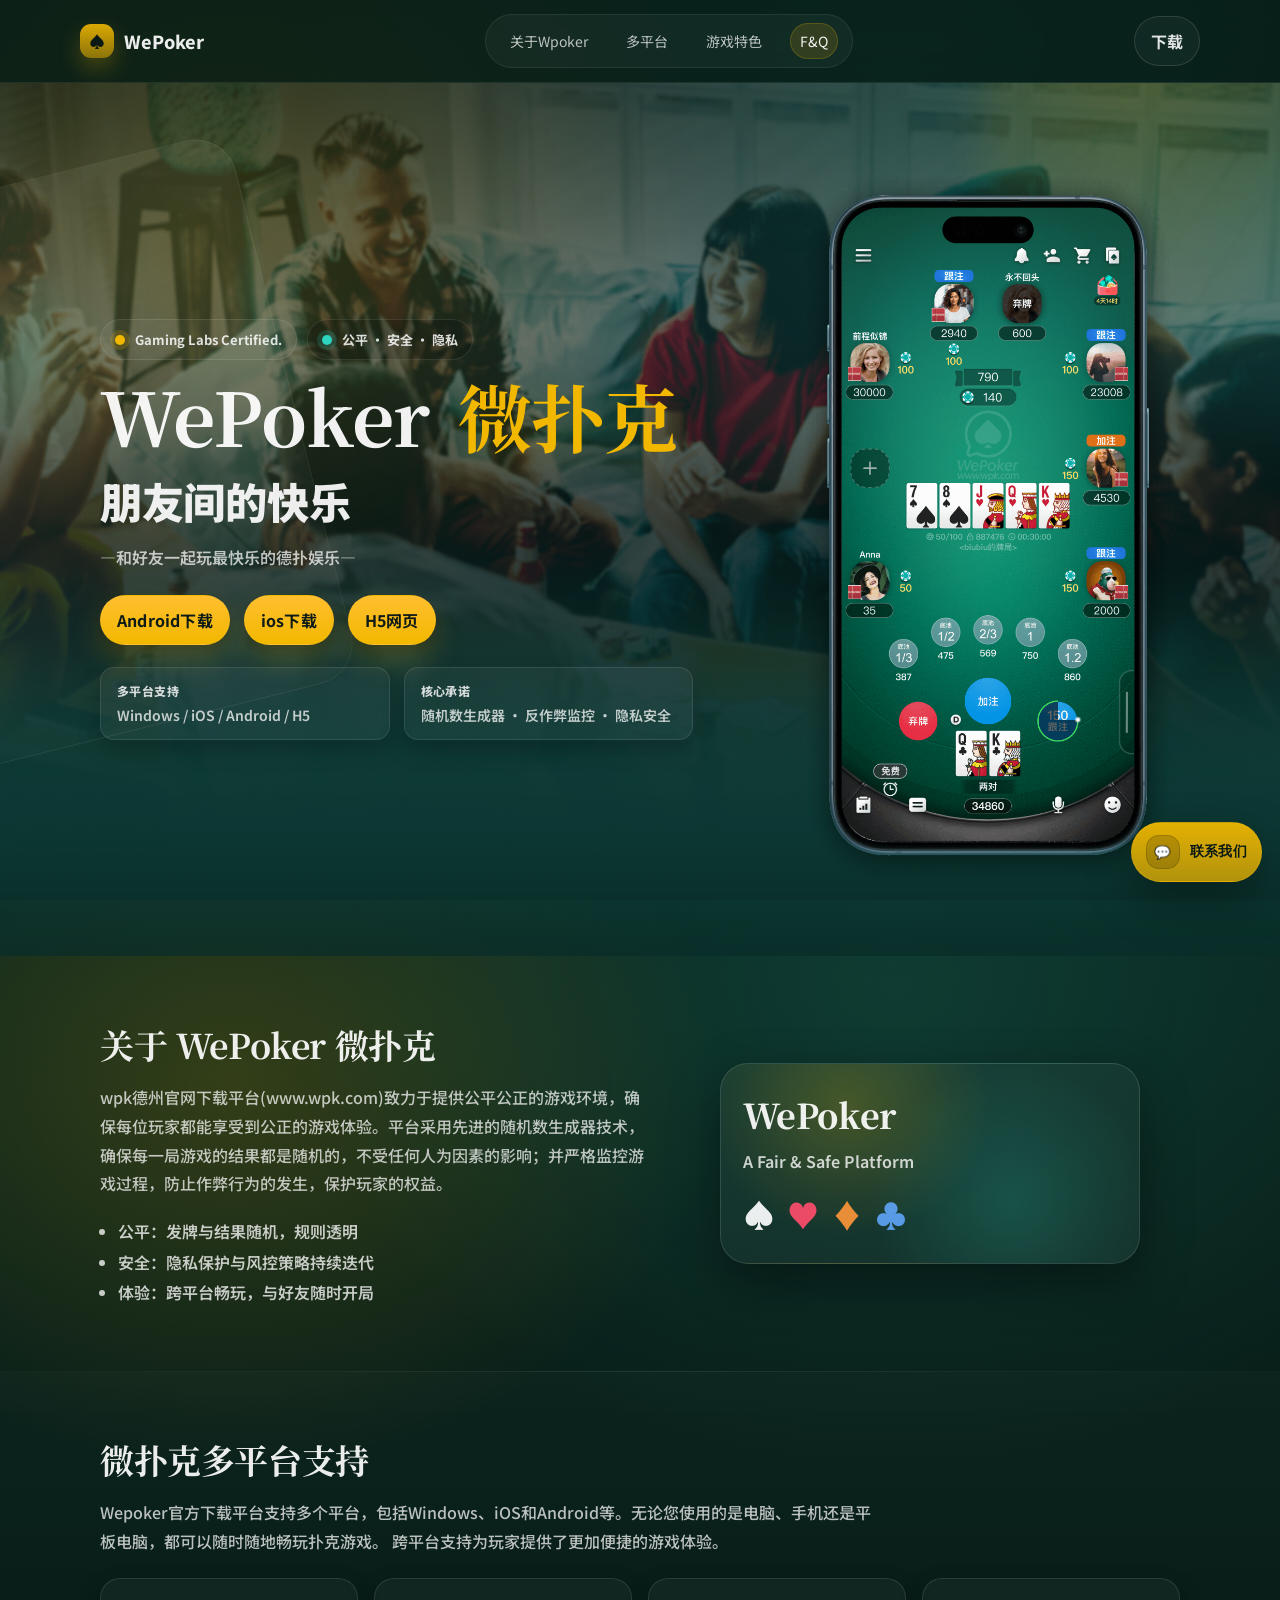
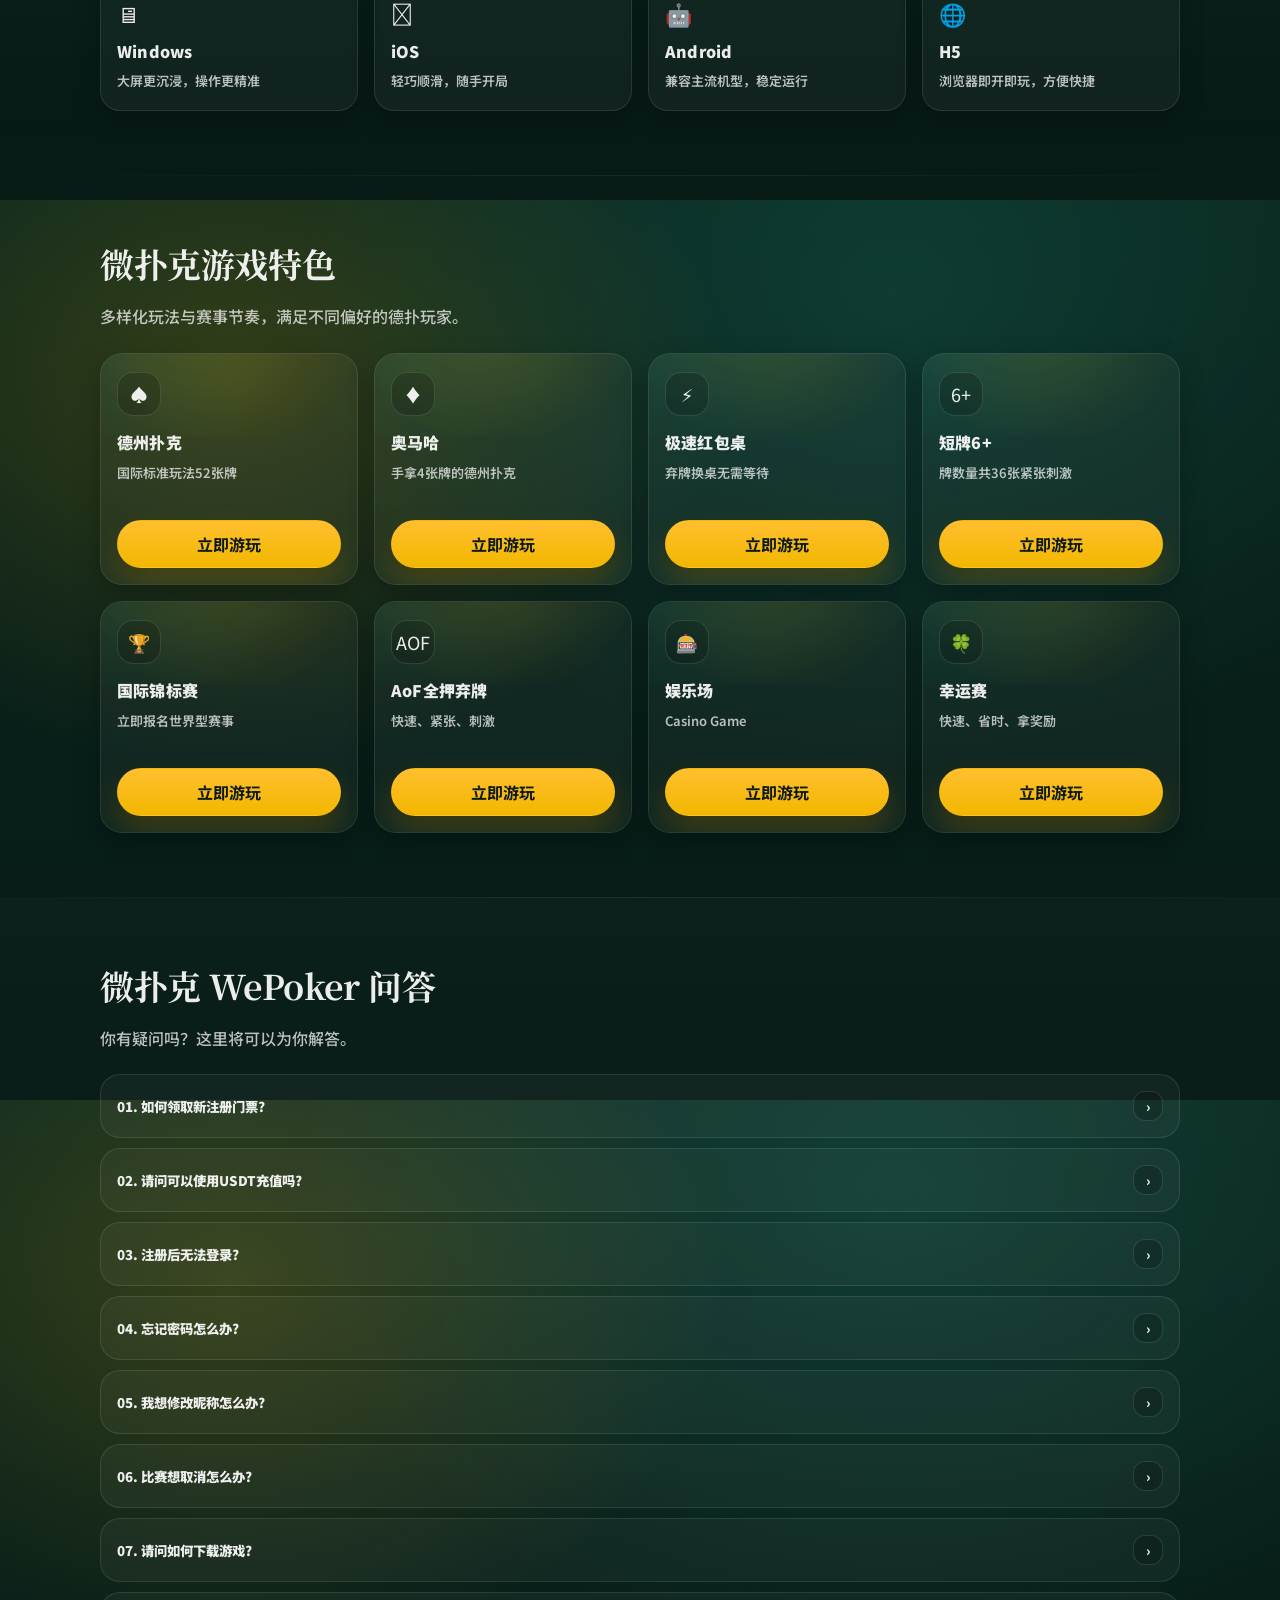
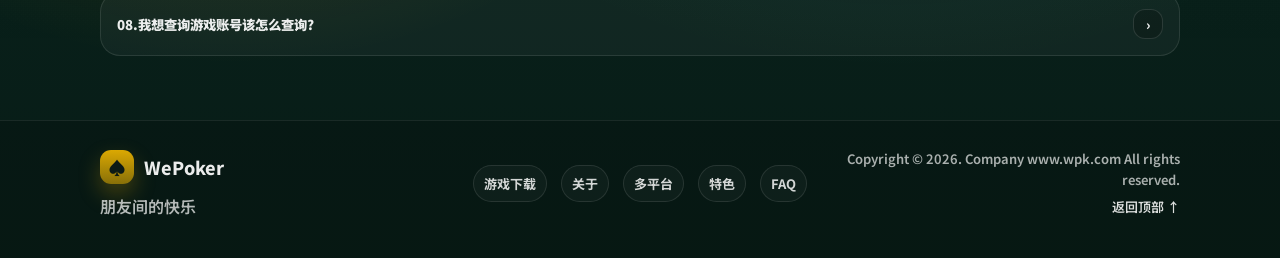
==== index.html @ 0a53c3d5 "style: contact bottom sheet with app link and copy actions" ====
<!doctype html>
<html lang="zh-CN">
  <head>
    <meta charset="UTF-8" />
    <meta name="viewport" content="width=device-width,initial-scale=1" />
    <title>WePoker 微扑克 - 与朋友之间的快乐</title>
    <meta
      name="description"
      content="WePoker 微扑克多平台支持，提供公平公正、安全稳定的德扑娱乐体验。支持 Android / iOS / H5 / Windows。"
    />
    <link rel="preconnect" href="https://fonts.googleapis.com" />
    <link rel="preconnect" href="https://fonts.gstatic.com" crossorigin />
    <link
      href="https://fonts.googleapis.com/css2?family=Noto+Sans+SC:wght@300;400;500;600;700&family=Noto+Serif+SC:wght@400;600;700&display=swap"
      rel="stylesheet"
    />
    <link rel="stylesheet" href="/styles/site.css" />
  </head>
  <body>
    <div class="grain" aria-hidden="true"></div>
    <header class="topbar" data-topbar>
      <div class="container topbar-inner">
        <a class="brand" href="#top" aria-label="回到顶部">
          <span class="brand-mark" aria-hidden="true">♠</span>
          <span class="brand-text">WePoker</span>
        </a>

        <nav class="nav" aria-label="站点导航">
          <a class="nav-link" href="#about">关于Wpoker</a>
          <a class="nav-link" href="#platforms">多平台</a>
          <a class="nav-link" href="#features">游戏特色</a>
          <a class="nav-link" href="#faq">F&Q</a>
        </nav>

        <div class="topbar-actions">
          <a class="btn btn-ghost" href="#download">下载</a>
          <button
            class="icon-btn"
            type="button"
            data-menu-trigger
            aria-label="打开菜单"
            aria-expanded="false"
            aria-controls="mobile-menu"
          >
            <span class="burger" aria-hidden="true"><span></span></span>
          </button>
        </div>
      </div>

      <div class="mobile-menu" id="mobile-menu" data-mobile-menu hidden>
        <div class="container mobile-menu-inner">
          <a class="mobile-link" href="#download">下载</a>
          <a class="mobile-link" href="#about">关于Wpoker</a>
          <a class="mobile-link" href="#features">微扑克游戏特色</a>
          <a class="mobile-link" href="#faq">F&Q</a>
        </div>
      </div>
    </header>

    <main id="top">
      <section class="hero" id="download">
        <div class="container hero-grid">
          <div class="hero-copy">
            <div class="trust-row" data-reveal>
              <div class="trust-badge">
                <span class="trust-dot" aria-hidden="true"></span>
                <span>Gaming Labs Certified.</span>
              </div>
              <div class="trust-badge subtle">
                <span class="trust-dot alt" aria-hidden="true"></span>
                <span>公平 · 安全 · 隐私</span>
              </div>
            </div>

            <div class="hero-slogan-row" data-reveal>
              <img
                class="hero-slogan"
                src="/static/banner_1_new_slogan.png"
                alt="WePoker 微扑克 朋友间的快乐"
                decoding="async"
                loading="eager"
                fetchpriority="high"
              />
            </div>

            <h1 class="hero-title" data-reveal>
              <span class="hero-title-en">WePoker</span>
              <span class="hero-title-cn">微扑克</span>
            </h1>
            <p class="hero-subtitle" data-reveal>朋友间的快乐</p>
            <p class="hero-tagline" data-reveal>—和好友一起玩最快乐的德扑娱乐—</p>

            <div class="cta" data-reveal>
              <a class="btn btn-primary" href="#download">Android下载</a>
              <a class="btn btn-primary" href="#download">ios下载</a>
              <a class="btn btn-primary" href="https://h5.wpk55.net/" target="_blank" rel="noreferrer"
                >H5网页</a
              >
            </div>

            <div class="hero-notes" data-reveal>
              <div class="note">
                <div class="note-k">多平台支持</div>
                <div class="note-v">Windows / iOS / Android / H5</div>
              </div>
              <div class="note">
                <div class="note-k">核心承诺</div>
                <div class="note-v">随机数生成器 · 反作弊监控 · 隐私安全</div>
              </div>
            </div>
          </div>

          <div class="hero-media" data-reveal>
            <div class="hero-phone-frame">
              <img
                class="hero-phone"
                src="/static/banner_1_mobile.png"
                alt="WePoker 手机界面展示"
                decoding="async"
                loading="eager"
                fetchpriority="high"
              />
            </div>
          </div>
        </div>
        <div class="hero-decor" aria-hidden="true">
          <div class="card-silhouette"></div>
          <div class="glow"></div>
        </div>
      </section>

      <section class="section" id="about">
        <div class="container section-grid">
          <div class="section-copy" data-reveal>
            <h2 class="section-title">关于 WePoker 微扑克</h2>
            <p class="section-lead">
              wpk德州官网下载平台(www.wpk.com)致力于提供公平公正的游戏环境，确保每位玩家都能享受到公正的游戏体验。平台采用先进的随机数生成器技术，
              确保每一局游戏的结果都是随机的，不受任何人为因素的影响；并严格监控游戏过程，防止作弊行为的发生，保护玩家的权益。
            </p>
            <ul class="bullets">
              <li>公平：发牌与结果随机，规则透明</li>
              <li>安全：隐私保护与风控策略持续迭代</li>
              <li>体验：跨平台畅玩，与好友随时开局</li>
            </ul>
          </div>
          <div class="section-visual" data-reveal>
            <div class="visual-frame">
              <div class="visual-title">WePoker</div>
              <div class="visual-sub">A Fair & Safe Platform</div>
              <div class="visual-suits" aria-hidden="true">
                <span>♠</span><span>♥</span><span>♦</span><span>♣</span>
              </div>
            </div>
          </div>
        </div>
      </section>

      <section class="section alt" id="platforms">
        <div class="container">
          <div class="section-head" data-reveal>
            <h2 class="section-title">微扑克多平台支持</h2>
            <p class="section-lead">
              Wepoker官方下载平台支持多个平台，包括Windows、iOS和Android等。无论您使用的是电脑、手机还是平板电脑，都可以随时随地畅玩扑克游戏。
              跨平台支持为玩家提供了更加便捷的游戏体验。
            </p>
          </div>

          <div class="platform-grid" data-reveal>
            <div class="platform-card">
              <div class="platform-icon">🖥</div>
              <div class="platform-name">Windows</div>
              <div class="platform-desc">大屏更沉浸，操作更精准</div>
            </div>
            <div class="platform-card">
              <div class="platform-icon"></div>
              <div class="platform-name">iOS</div>
              <div class="platform-desc">轻巧顺滑，随手开局</div>
            </div>
            <div class="platform-card">
              <div class="platform-icon">🤖</div>
              <div class="platform-name">Android</div>
              <div class="platform-desc">兼容主流机型，稳定运行</div>
            </div>
            <div class="platform-card">
              <div class="platform-icon">🌐</div>
              <div class="platform-name">H5</div>
              <div class="platform-desc">浏览器即开即玩，方便快捷</div>
            </div>
          </div>
        </div>
      </section>

      <section class="section" id="features">
        <div class="container">
          <div class="section-head" data-reveal>
            <h2 class="section-title">微扑克游戏特色</h2>
            <p class="section-lead">多样化玩法与赛事节奏，满足不同偏好的德扑玩家。</p>
          </div>

          <div class="feature-grid" data-feature-grid></div>
        </div>
      </section>

      <section class="section alt" id="faq">
        <div class="container">
          <div class="section-head" data-reveal>
            <h2 class="section-title">微扑克 WePoker 问答</h2>
            <p class="section-lead">你有疑问吗？这里将可以为你解答。</p>
          </div>

          <div class="faq" data-faq></div>
        </div>
      </section>
    </main>

    <footer class="footer">
      <div class="container footer-inner">
        <div class="footer-brand">
          <div class="brand compact">
            <span class="brand-mark" aria-hidden="true">♠</span>
            <span class="brand-text">WePoker</span>
          </div>
          <div class="footer-note">朋友间的快乐</div>
        </div>

        <div class="footer-links">
          <a href="#download">游戏下载</a>
          <a href="#about">关于</a>
          <a href="#platforms">多平台</a>
          <a href="#features">特色</a>
          <a href="#faq">FAQ</a>
        </div>

        <div class="footer-meta">
          <div>Copyright © 2026. Company www.wpk.com All rights reserved.</div>
          <a class="backtop" href="#top">返回顶部 ↑</a>
        </div>
      </div>
    </footer>

    <div class="contact-backdrop" data-contact-backdrop hidden></div>
    <div class="contact-float" data-contact-float data-open="false">
      <button class="contact-float-btn" type="button" data-contact-float-btn aria-expanded="false">
        <span class="contact-float-icon" aria-hidden="true">💬</span>
        <span class="contact-float-label" data-contact-float-title></span>
      </button>
      <div class="contact-float-panel" data-contact-float-panel role="dialog" aria-label="联系我们">
        <div class="contact-float-handle" aria-hidden="true"></div>
        <div class="contact-float-panel-top">
          <div class="contact-float-panel-title" data-contact-float-title></div>
          <button class="contact-float-close" type="button" data-contact-float-close aria-label="关闭">×</button>
        </div>
        <div class="contact-float-panel-sub" data-contact-float-subtitle></div>
        <div class="contact-float-qr-card">
          <img data-contact-float-qr hidden />
          <div class="contact-float-hint" data-contact-float-hint hidden></div>
        </div>
        <div class="contact-float-actions" data-contact-float-actions>
          <div class="contact-float-row">
            <div class="contact-float-row-copy">
              <div class="contact-float-row-k" data-contact-float-app-label></div>
              <div class="contact-float-row-v" data-contact-float-app-name></div>
            </div>
          </div>
          <div class="contact-float-row">
            <div class="contact-float-row-copy">
              <div class="contact-float-row-k" data-contact-float-url-label></div>
              <div class="contact-float-row-v">
                <span data-contact-float-url></span>
              </div>
            </div>
            <button class="btn btn-ghost contact-float-copy" type="button" data-contact-float-copy-url>复制网址</button>
          </div>
          <div class="contact-float-row">
            <div class="contact-float-row-copy">
              <div class="contact-float-row-k" data-contact-float-id-label></div>
              <div class="contact-float-row-v contact-float-row-em" data-contact-float-id></div>
            </div>
            <button class="btn btn-ghost contact-float-copy" type="button" data-contact-float-copy-id>复制ID</button>
          </div>
        </div>
        <div class="contact-float-toast" data-contact-float-toast hidden></div>
      </div>
    </div>

    <script type="module" src="/scripts/main.js"></script>
  </body>
</html>
---- styles/site.css ----
:root {
  --bg: #0a261f;
  --bg-2: #07201a;
  --panel: rgba(255, 255, 255, 0.06);
  --panel-2: rgba(255, 255, 255, 0.09);
  --text: rgba(255, 255, 255, 0.92);
  --muted: rgba(255, 255, 255, 0.72);
  --muted-2: rgba(255, 255, 255, 0.6);
  --gold: #f2b800;
  --gold-2: #ffbf2f;
  --mint: #2dd4bf;
  --shadow: 0 18px 50px rgba(0, 0, 0, 0.42);
  --shadow-soft: 0 10px 28px rgba(0, 0, 0, 0.34);
  --ring: 0 0 0 1px rgba(255, 255, 255, 0.12), 0 0 0 6px rgba(242, 184, 0, 0.14);
  --radius: 18px;
  --radius-sm: 14px;
  --container: 1120px;
  --serif: "Noto Serif SC", serif;
  --sans: "Noto Sans SC", ui-sans-serif, system-ui, -apple-system, "Segoe UI", sans-serif;
}

* {
  box-sizing: border-box;
}

html,
body {
  height: 100%;
}

html {
  scroll-behavior: smooth;
  background: radial-gradient(1000px 800px at 70% 10%, rgba(45, 212, 191, 0.13), transparent 60%),
    radial-gradient(900px 700px at 18% 20%, rgba(242, 184, 0, 0.18), transparent 55%),
    linear-gradient(180deg, var(--bg) 0%, #071a15 100%);
}

body {
  margin: 0;
  font-family: var(--sans);
  color: var(--text);
  overflow-x: hidden;
}

body.is-modal-open {
  overflow: hidden;
}

a {
  color: inherit;
  text-decoration: none;
}

:focus-visible {
  outline: 2px solid rgba(242, 184, 0, 0.85);
  outline-offset: 3px;
}

.container {
  width: 100%;
  max-width: var(--container);
  padding: 0 20px;
  margin: 0 auto;
}

.grain {
  position: fixed;
  inset: 0;
  pointer-events: none;
  opacity: 0.16;
  mix-blend-mode: overlay;
  background-image: url("data:image/svg+xml,%3Csvg xmlns='http://www.w3.org/2000/svg' width='120' height='120'%3E%3Cfilter id='n'%3E%3CfeTurbulence type='fractalNoise' baseFrequency='.9' numOctaves='2' stitchTiles='stitch'/%3E%3C/filter%3E%3Crect width='120' height='120' filter='url(%23n)' opacity='.25'/%3E%3C/svg%3E");
}

.topbar {
  position: sticky;
  top: 0;
  z-index: 50;
  backdrop-filter: blur(14px);
  background: rgba(8, 27, 22, 0.72);
  border-bottom: 1px solid rgba(255, 255, 255, 0.08);
}

.topbar-inner {
  display: flex;
  align-items: center;
  justify-content: space-between;
  gap: 18px;
  padding: 14px 0;
}

.brand {
  display: inline-flex;
  align-items: center;
  gap: 10px;
  font-weight: 800;
  letter-spacing: 0.2px;
}

.brand.compact {
  font-size: 18px;
}

.brand-mark {
  width: 34px;
  height: 34px;
  display: grid;
  place-items: center;
  border-radius: 11px;
  background: linear-gradient(180deg, rgba(242, 184, 0, 0.9), rgba(242, 184, 0, 0.55));
  color: #0b1915;
  box-shadow: 0 10px 22px rgba(242, 184, 0, 0.25);
}

.brand-text {
  font-size: 18px;
}

.nav {
  display: flex;
  gap: 18px;
  align-items: center;
  padding: 8px 14px;
  border-radius: 999px;
  background: rgba(255, 255, 255, 0.04);
  border: 1px solid rgba(255, 255, 255, 0.08);
}

.nav-link {
  font-size: 14px;
  color: var(--muted);
  padding: 8px 10px;
  border-radius: 999px;
  transition: background 180ms ease, color 180ms ease;
}

.nav-link:hover {
  color: rgba(255, 255, 255, 0.92);
  background: rgba(255, 255, 255, 0.07);
}

.nav-link.is-active {
  color: rgba(255, 255, 255, 0.94);
  background: rgba(242, 184, 0, 0.14);
  box-shadow: 0 0 0 1px rgba(242, 184, 0, 0.2) inset;
}

.topbar-actions {
  display: flex;
  gap: 10px;
  align-items: center;
}

.btn {
  display: inline-flex;
  align-items: center;
  justify-content: center;
  gap: 10px;
  border-radius: 999px;
  padding: 12px 16px;
  font-weight: 700;
  letter-spacing: 0.2px;
  border: 1px solid transparent;
  transition: transform 160ms ease, box-shadow 160ms ease, background 160ms ease, border-color 160ms ease,
    color 160ms ease;
  user-select: none;
}

.btn:active {
  transform: translateY(1px);
}

.btn-primary {
  color: #0d1a16;
  background: linear-gradient(180deg, var(--gold-2), var(--gold));
  box-shadow: 0 14px 30px rgba(242, 184, 0, 0.22), 0 6px 12px rgba(0, 0, 0, 0.28);
}

.btn-primary:hover {
  box-shadow: 0 16px 38px rgba(242, 184, 0, 0.26), 0 8px 18px rgba(0, 0, 0, 0.32);
  transform: translateY(-1px);
}

.btn-ghost {
  color: rgba(255, 255, 255, 0.88);
  background: rgba(255, 255, 255, 0.04);
  border-color: rgba(255, 255, 255, 0.12);
}

.btn-ghost:hover {
  background: rgba(255, 255, 255, 0.07);
  transform: translateY(-1px);
}

.icon-btn {
  width: 44px;
  height: 44px;
  border-radius: 14px;
  background: rgba(255, 255, 255, 0.04);
  border: 1px solid rgba(255, 255, 255, 0.12);
  cursor: pointer;
  display: grid;
  place-items: center;
  transition: background 160ms ease, transform 160ms ease;
}

.icon-btn:hover {
  background: rgba(255, 255, 255, 0.07);
  transform: translateY(-1px);
}

.burger {
  width: 18px;
  height: 12px;
  position: relative;
}

.burger::before,
.burger::after,
.burger span {
  content: "";
  position: absolute;
  left: 0;
  right: 0;
  height: 2px;
  border-radius: 2px;
  background: rgba(255, 255, 255, 0.84);
}

.burger::before {
  top: 0;
}

.burger::after {
  bottom: 0;
}

.burger span {
  top: 50%;
  transform: translateY(-50%);
}

.mobile-menu {
  border-top: 1px solid rgba(255, 255, 255, 0.08);
  background: rgba(8, 27, 22, 0.9);
}

.mobile-menu-inner {
  padding: 14px 0 18px;
  display: grid;
  gap: 10px;
}

.mobile-link {
  padding: 14px 14px;
  border-radius: 16px;
  background: rgba(255, 255, 255, 0.04);
  border: 1px solid rgba(255, 255, 255, 0.08);
  color: rgba(255, 255, 255, 0.9);
}

.hero {
  position: relative;
  padding: 54px 0 32px;
  overflow: hidden;
}

.hero::before {
  content: "";
  position: absolute;
  inset: 0;
  background: url("/static/banner_1_bg.png") center / cover no-repeat;
  opacity: 0.26;
  filter: saturate(1.05) contrast(1.05);
  pointer-events: none;
}

.hero::after {
  content: "";
  position: absolute;
  inset: 0;
  background: radial-gradient(900px 700px at 80% 10%, rgba(45, 212, 191, 0.14), transparent 60%),
    radial-gradient(900px 700px at 15% 20%, rgba(242, 184, 0, 0.16), transparent 55%),
    linear-gradient(180deg, rgba(7, 26, 21, 0.22), rgba(7, 26, 21, 0.62));
  pointer-events: none;
}

.hero-grid {
  display: grid;
  grid-template-columns: 1fr;
  gap: 28px;
  align-items: center;
  position: relative;
  z-index: 1;
}

.hero-copy {
  width: 100%;
}

.trust-row {
  display: flex;
  flex-wrap: wrap;
  gap: 10px;
  margin-bottom: 18px;
}

.trust-badge {
  display: inline-flex;
  align-items: center;
  gap: 10px;
  padding: 10px 14px;
  border-radius: 999px;
  background: rgba(255, 255, 255, 0.04);
  border: 1px solid rgba(255, 255, 255, 0.1);
  color: rgba(255, 255, 255, 0.84);
  font-weight: 700;
  font-size: 13px;
}

.trust-badge.subtle {
  background: rgba(0, 0, 0, 0.16);
}

.trust-dot {
  width: 10px;
  height: 10px;
  border-radius: 50%;
  background: var(--gold);
  box-shadow: 0 0 0 5px rgba(242, 184, 0, 0.18);
}

.trust-dot.alt {
  background: var(--mint);
  box-shadow: 0 0 0 5px rgba(45, 212, 191, 0.16);
}

.hero-title {
  margin: 0;
  font-family: var(--serif);
  font-size: clamp(42px, 6vw, 74px);
  line-height: 1.02;
  letter-spacing: -0.8px;
  white-space: nowrap;
  word-break: keep-all;
}

.hero-title-en {
  color: rgba(255, 255, 255, 0.94);
}

.hero-title-cn {
  color: var(--gold);
  margin-left: 10px;
  text-shadow: 0 18px 48px rgba(242, 184, 0, 0.22);
}

.hero-subtitle {
  margin: 16px 0 0;
  font-size: clamp(24px, 3.3vw, 46px);
  font-weight: 900;
  letter-spacing: -0.3px;
}

.hero-tagline {
  margin: 14px 0 0;
  color: var(--muted);
  font-weight: 600;
  font-size: 16px;
}

.cta {
  display: flex;
  flex-wrap: wrap;
  gap: 14px;
  margin-top: 26px;
}

.hero-notes {
  margin-top: 22px;
  display: grid;
  grid-template-columns: 1fr 1fr;
  gap: 14px;
}

.hero-slogan-row {
  display: none;
  margin: 10px 0 0;
}

.hero-slogan {
  display: block;
  width: min(320px, 60vw);
  max-width: 100%;
  height: auto;
}

.hero-media {
  display: flex;
  justify-content: center;
  align-items: center;
  margin-top: 22px;
}

.hero-phone-frame {
  width: clamp(280px, 40vw, 440px);
  border-radius: 28px;
  padding: 0;
  background: transparent;
  border: 0;
  box-shadow: none;
}

.hero-phone {
  display: block;
  width: 100%;
  height: auto;
  max-height: min(620px, calc(100vh - 220px));
  object-fit: contain;
  border-radius: 0;
  box-shadow: none;
}

.note {
  padding: 14px 16px;
  border-radius: var(--radius-sm);
  background: rgba(255, 255, 255, 0.04);
  border: 1px solid rgba(255, 255, 255, 0.1);
  box-shadow: 0 10px 22px rgba(0, 0, 0, 0.22);
}

.note-k {
  font-size: 12px;
  font-weight: 800;
  letter-spacing: 0.4px;
  color: rgba(255, 255, 255, 0.82);
}

.note-v {
  margin-top: 6px;
  font-size: 14px;
  color: rgba(255, 255, 255, 0.74);
  font-weight: 600;
}

.qr-card {
  position: relative;
  border-radius: 26px;
  padding: 16px;
  background: linear-gradient(180deg, rgba(255, 255, 255, 0.06), rgba(255, 255, 255, 0.02));
  border: 1px solid rgba(255, 255, 255, 0.12);
  box-shadow: var(--shadow);
  overflow: hidden;
}

.qr-card::before {
  content: "";
  position: absolute;
  inset: -30% -30% auto -30%;
  height: 240px;
  background: radial-gradient(circle at 30% 30%, rgba(45, 212, 191, 0.22), transparent 60%),
    radial-gradient(circle at 70% 10%, rgba(242, 184, 0, 0.26), transparent 55%);
  filter: blur(0px);
  opacity: 0.9;
}

.qr-top {
  position: relative;
  display: flex;
  align-items: center;
  justify-content: space-between;
  margin-bottom: 12px;
}

.qr-chip {
  padding: 8px 12px;
  border-radius: 999px;
  background: rgba(0, 0, 0, 0.22);
  border: 1px solid rgba(255, 255, 255, 0.12);
  font-weight: 800;
  color: rgba(255, 255, 255, 0.86);
  font-size: 13px;
}

.qr-arrow {
  width: 34px;
  height: 34px;
  display: grid;
  place-items: center;
  border-radius: 12px;
  background: rgba(255, 255, 255, 0.08);
  border: 1px solid rgba(255, 255, 255, 0.12);
  color: rgba(255, 255, 255, 0.86);
  font-size: 18px;
}

.qr-code {
  position: relative;
  width: 100%;
  aspect-ratio: 1 / 1;
  border-radius: 18px;
  background: linear-gradient(0deg, rgba(255, 255, 255, 0.95), rgba(255, 255, 255, 0.95));
  box-shadow: var(--shadow-soft);
  overflow: hidden;
}

.qr-code::before {
  content: "";
  position: absolute;
  inset: 18px;
  border-radius: 12px;
  background: repeating-linear-gradient(90deg, rgba(0, 0, 0, 0.78) 0 6px, rgba(0, 0, 0, 0) 6px 10px),
    repeating-linear-gradient(0deg, rgba(0, 0, 0, 0.74) 0 6px, rgba(0, 0, 0, 0) 6px 10px);
  mix-blend-mode: multiply;
  opacity: 0.18;
}

.qr-code::after {
  content: "";
  position: absolute;
  inset: 0;
  background: linear-gradient(135deg, rgba(0, 0, 0, 0.14), transparent 60%);
}

.qr-text {
  position: relative;
  margin-top: 12px;
  text-align: center;
  color: rgba(255, 255, 255, 0.86);
}

.qr-line {
  font-weight: 700;
  font-size: 13px;
}

.qr-em {
  margin: 8px 0;
  font-weight: 900;
  font-size: 24px;
  color: var(--gold);
}

.hero-decor {
  position: absolute;
  inset: 0;
  pointer-events: none;
}

.card-silhouette {
  position: absolute;
  left: -120px;
  top: 90px;
  width: 420px;
  height: 560px;
  border-radius: 42px;
  transform: rotate(-14deg);
  background: radial-gradient(140px 160px at 40% 30%, rgba(45, 212, 191, 0.16), transparent 65%),
    linear-gradient(180deg, rgba(255, 255, 255, 0.08), rgba(255, 255, 255, 0.02));
  border: 1px solid rgba(255, 255, 255, 0.08);
}

.glow {
  position: absolute;
  right: -220px;
  top: -160px;
  width: 520px;
  height: 520px;
  background: radial-gradient(circle at 30% 30%, rgba(242, 184, 0, 0.24), transparent 60%),
    radial-gradient(circle at 70% 60%, rgba(45, 212, 191, 0.2), transparent 55%);
  filter: blur(18px);
}

.section {
  padding: 64px 0;
  position: relative;
}

.section + .section::before {
  content: "";
  position: absolute;
  top: 0;
  left: 0;
  right: 0;
  height: 1px;
  background: linear-gradient(90deg, transparent, rgba(255, 255, 255, 0.08), transparent);
}

.section.alt {
  background: linear-gradient(180deg, rgba(255, 255, 255, 0.02), rgba(255, 255, 255, 0));
}

.section-grid {
  display: grid;
  grid-template-columns: 1.05fr 0.95fr;
  gap: 26px;
  align-items: center;
}

.section-head {
  max-width: 780px;
  margin-bottom: 22px;
}

.section-title {
  margin: 0;
  font-family: var(--serif);
  font-size: 34px;
  letter-spacing: -0.4px;
}

.section-lead {
  margin: 14px 0 0;
  color: var(--muted);
  line-height: 1.8;
  font-weight: 500;
}

.bullets {
  margin: 18px 0 0;
  padding-left: 18px;
  color: rgba(255, 255, 255, 0.76);
  line-height: 1.9;
  font-weight: 600;
}

.section-visual {
  display: flex;
  justify-content: center;
}

.visual-frame {
  width: min(420px, 100%);
  border-radius: 28px;
  padding: 26px 22px;
  background: radial-gradient(240px 220px at 30% 20%, rgba(242, 184, 0, 0.22), transparent 60%),
    radial-gradient(260px 260px at 70% 70%, rgba(45, 212, 191, 0.18), transparent 55%),
    rgba(255, 255, 255, 0.04);
  border: 1px solid rgba(255, 255, 255, 0.12);
  box-shadow: var(--shadow);
}

.visual-title {
  font-family: var(--serif);
  font-size: 34px;
  font-weight: 800;
  letter-spacing: -0.4px;
}

.visual-sub {
  margin-top: 10px;
  color: rgba(255, 255, 255, 0.78);
  font-weight: 600;
}

.visual-suits {
  margin-top: 18px;
  font-size: 32px;
  display: flex;
  gap: 12px;
}

.visual-suits span:nth-child(2) {
  color: rgba(255, 77, 109, 0.92);
}

.visual-suits span:nth-child(3) {
  color: rgba(255, 151, 58, 0.9);
}

.visual-suits span:nth-child(4) {
  color: rgba(96, 165, 250, 0.9);
}

.platform-grid {
  display: grid;
  grid-template-columns: repeat(4, 1fr);
  gap: 16px;
}

.platform-card {
  padding: 18px 16px;
  border-radius: 20px;
  background: rgba(255, 255, 255, 0.04);
  border: 1px solid rgba(255, 255, 255, 0.1);
  box-shadow: 0 10px 24px rgba(0, 0, 0, 0.24);
}

.platform-icon {
  font-size: 22px;
}

.platform-name {
  margin-top: 10px;
  font-weight: 900;
  letter-spacing: 0.2px;
}

.platform-desc {
  margin-top: 8px;
  color: rgba(255, 255, 255, 0.72);
  font-weight: 600;
  line-height: 1.6;
  font-size: 13px;
}

.feature-grid {
  display: grid;
  grid-template-columns: repeat(4, 1fr);
  gap: 16px;
  margin-top: 18px;
}

.feature-card {
  position: relative;
  border-radius: 22px;
  padding: 18px 16px 16px;
  background: rgba(255, 255, 255, 0.04);
  border: 1px solid rgba(255, 255, 255, 0.1);
  overflow: hidden;
  box-shadow: 0 10px 26px rgba(0, 0, 0, 0.26);
  transition: transform 170ms ease, box-shadow 170ms ease, border-color 170ms ease;
}

.feature-card::before {
  content: "";
  position: absolute;
  inset: -60% -30% auto -30%;
  height: 220px;
  background: radial-gradient(circle at 50% 40%, rgba(242, 184, 0, 0.18), transparent 62%),
    radial-gradient(circle at 25% 20%, rgba(45, 212, 191, 0.14), transparent 60%);
  opacity: 0.8;
}

.feature-card:hover {
  transform: translateY(-4px);
  border-color: rgba(242, 184, 0, 0.32);
  box-shadow: 0 18px 44px rgba(0, 0, 0, 0.34);
}

.feature-icon {
  position: relative;
  width: 44px;
  height: 44px;
  display: grid;
  place-items: center;
  border-radius: 16px;
  background: rgba(0, 0, 0, 0.18);
  border: 1px solid rgba(255, 255, 255, 0.12);
  font-size: 18px;
}

.feature-name {
  position: relative;
  margin-top: 14px;
  font-weight: 900;
  letter-spacing: 0.2px;
  font-size: 16px;
}

.feature-desc {
  position: relative;
  margin-top: 8px;
  color: rgba(255, 255, 255, 0.7);
  font-weight: 600;
  line-height: 1.65;
  font-size: 13px;
  min-height: 44px;
}

.feature-action {
  position: relative;
  margin-top: 14px;
  width: 100%;
}

.feature-action .btn {
  width: 100%;
  padding: 11px 14px;
}

.faq {
  display: grid;
  gap: 10px;
  margin-top: 18px;
}

.faq-item {
  border-radius: 20px;
  background: rgba(255, 255, 255, 0.04);
  border: 1px solid rgba(255, 255, 255, 0.1);
  overflow: hidden;
}

.faq-q {
  width: 100%;
  text-align: left;
  display: flex;
  justify-content: space-between;
  gap: 18px;
  align-items: center;
  padding: 16px 16px;
  font-weight: 900;
  background: transparent;
  border: 0;
  cursor: pointer;
  color: rgba(255, 255, 255, 0.92);
  font-family: var(--sans);
}

.faq-q:hover {
  background: rgba(255, 255, 255, 0.04);
}

.faq-chevron {
  width: 30px;
  height: 30px;
  display: grid;
  place-items: center;
  border-radius: 12px;
  background: rgba(0, 0, 0, 0.18);
  border: 1px solid rgba(255, 255, 255, 0.12);
  transition: transform 160ms ease;
}

.faq-item[data-open="true"] .faq-chevron {
  transform: rotate(90deg);
}

.faq-a {
  padding: 0 16px 16px;
  color: rgba(255, 255, 255, 0.74);
  line-height: 1.75;
  font-weight: 600;
  display: none;
}

.faq-item[data-open="true"] .faq-a {
  display: block;
}

.footer {
  padding: 28px 0 40px;
  border-top: 1px solid rgba(255, 255, 255, 0.08);
  background: rgba(0, 0, 0, 0.16);
}

.contact-float {
  position: fixed;
  right: 18px;
  bottom: 18px;
  z-index: 80;
  display: grid;
  justify-items: end;
  gap: 12px;
}

.contact-backdrop {
  position: fixed;
  inset: 0;
  z-index: 70;
  background: rgba(0, 0, 0, 0.42);
  backdrop-filter: blur(6px);
  opacity: 0;
  pointer-events: none;
  transition: opacity 160ms ease;
}

.contact-backdrop.is-visible {
  opacity: 1;
  pointer-events: auto;
}

.contact-float-btn {
  display: inline-flex;
  align-items: center;
  gap: 10px;
  padding: 12px 14px;
  border-radius: 999px;
  border: 1px solid rgba(242, 184, 0, 0.22);
  background: linear-gradient(180deg, rgba(242, 184, 0, 0.94), rgba(242, 184, 0, 0.72));
  color: #0b1915;
  font-weight: 900;
  cursor: pointer;
  box-shadow: 0 18px 46px rgba(0, 0, 0, 0.34);
  transition: transform 160ms ease, box-shadow 160ms ease, filter 160ms ease;
}

.contact-float-btn:hover {
  transform: translateY(-2px);
  box-shadow: 0 20px 56px rgba(0, 0, 0, 0.4);
  filter: brightness(1.02);
}

.contact-float-icon {
  width: 34px;
  height: 34px;
  border-radius: 13px;
  display: grid;
  place-items: center;
  background: rgba(0, 0, 0, 0.16);
  border: 1px solid rgba(0, 0, 0, 0.16);
}

.contact-float-label {
  font-size: 14px;
  letter-spacing: 0.3px;
}

.contact-float-panel {
  position: fixed;
  left: 12px;
  right: 12px;
  bottom: 12px;
  width: auto;
  max-width: 520px;
  margin: 0 auto;
  border-radius: 22px 22px 18px 18px;
  padding: 14px 14px calc(14px + env(safe-area-inset-bottom, 0px));
  background: rgba(8, 27, 22, 0.9);
  border: 1px solid rgba(255, 255, 255, 0.12);
  backdrop-filter: blur(14px);
  box-shadow: var(--shadow);
  transform-origin: 50% 100%;
  transform: translateY(110%);
  opacity: 0;
  pointer-events: none;
  transition: opacity 180ms ease, transform 220ms cubic-bezier(0.2, 0.9, 0.22, 1);
}

.contact-float[data-open="true"] .contact-float-panel {
  opacity: 1;
  transform: translateY(0);
  pointer-events: auto;
}

.contact-float[data-open="true"] .contact-float-btn {
  opacity: 0;
  pointer-events: none;
}

.contact-float-handle {
  width: 44px;
  height: 5px;
  border-radius: 99px;
  background: rgba(255, 255, 255, 0.22);
  margin: 2px auto 10px;
}

.contact-float-panel-top {
  display: flex;
  align-items: center;
  justify-content: space-between;
  gap: 12px;
}

.contact-float-panel-title {
  font-family: var(--serif);
  font-weight: 900;
  letter-spacing: -0.2px;
  font-size: 18px;
}

.contact-float-close {
  width: 34px;
  height: 34px;
  border-radius: 12px;
  border: 1px solid rgba(255, 255, 255, 0.1);
  background: rgba(255, 255, 255, 0.02);
  color: rgba(255, 255, 255, 0.9);
  cursor: pointer;
  font-size: 20px;
  line-height: 1;
}

.contact-float-close:hover {
  background: rgba(255, 255, 255, 0.06);
}

.contact-float-panel-sub {
  margin-top: 8px;
  color: rgba(255, 255, 255, 0.72);
  font-weight: 700;
  font-size: 13px;
}

.contact-float-qr-card {
  margin-top: 12px;
  border-radius: 18px;
  background: rgba(255, 255, 255, 0.95);
  border: 1px solid rgba(255, 255, 255, 0.12);
  padding: 14px;
}

.contact-float-qr-card img {
  display: block;
  width: 100%;
  aspect-ratio: 1 / 1;
  height: auto;
  object-fit: contain;
  border-radius: 12px;
  box-shadow: none;
}

.contact-float-hint {
  color: rgba(0, 0, 0, 0.72);
  font-weight: 600;
  line-height: 1.6;
  font-size: 13px;
}

.contact-float-actions {
  margin-top: 12px;
  display: grid;
  gap: 10px;
}

.contact-float-row {
  display: flex;
  align-items: center;
  justify-content: space-between;
  gap: 12px;
}

.contact-float-row-copy {
  min-width: 0;
}

.contact-float-row-k {
  color: rgba(255, 255, 255, 0.66);
  font-weight: 700;
  font-size: 12px;
}

.contact-float-row-v {
  margin-top: 4px;
  color: rgba(255, 255, 255, 0.9);
  font-weight: 800;
  font-size: 13px;
  letter-spacing: 0.2px;
  overflow: hidden;
  text-overflow: ellipsis;
  white-space: nowrap;
}

.contact-float-row-em {
  font-size: 14px;
  font-weight: 900;
}

.contact-float-id {
  display: flex;
  gap: 6px;
  align-items: baseline;
  min-width: 0;
}

.contact-float-id-k {
  color: rgba(255, 255, 255, 0.66);
  font-weight: 700;
  font-size: 12px;
}

.contact-float-id-v {
  color: rgba(255, 255, 255, 0.9);
  font-weight: 900;
  font-size: 14px;
  letter-spacing: 0.2px;
}

.contact-float-copy {
  padding: 10px 12px;
  border-radius: 14px;
}

.contact-float-copy:disabled {
  opacity: 0.55;
  cursor: not-allowed;
}

.contact-float-toast {
  margin-top: 10px;
  color: rgba(255, 255, 255, 0.86);
  font-weight: 700;
  font-size: 12px;
  text-align: center;
  padding: 8px 10px;
  border-radius: 14px;
  background: rgba(0, 0, 0, 0.22);
  border: 1px solid rgba(255, 255, 255, 0.12);
}

.contact-float-panel-foot {
  margin-top: 10px;
  color: rgba(255, 255, 255, 0.66);
  font-weight: 600;
  font-size: 12px;
}

.footer-inner {
  display: grid;
  grid-template-columns: 1fr auto 1fr;
  gap: 24px;
  align-items: center;
}

.footer-note {
  margin-top: 10px;
  color: rgba(255, 255, 255, 0.7);
  font-weight: 600;
}

.footer-links {
  display: flex;
  flex-wrap: wrap;
  gap: 10px 14px;
  justify-content: center;
}

.footer-links a {
  padding: 8px 10px;
  border-radius: 999px;
  border: 1px solid rgba(255, 255, 255, 0.1);
  background: rgba(255, 255, 255, 0.03);
  color: rgba(255, 255, 255, 0.82);
  font-weight: 700;
  font-size: 13px;
}

.footer-links a:hover {
  background: rgba(255, 255, 255, 0.06);
}

.footer-meta {
  text-align: right;
  color: rgba(255, 255, 255, 0.66);
  font-weight: 600;
  line-height: 1.6;
  font-size: 13px;
  display: grid;
  justify-items: end;
  gap: 6px;
}

.backtop {
  display: inline-block;
  color: rgba(255, 255, 255, 0.86);
}

[data-reveal] {
  opacity: 0;
  transform: translateY(14px);
  transition: opacity 520ms ease, transform 520ms ease;
}

[data-reveal].is-visible {
  opacity: 1;
  transform: translateY(0);
}

@media (max-width: 899px) {
  .nav {
    display: none;
  }

  .hero {
    padding: 46px 0 26px;
  }

  .hero::before {
    background: url("/static/banner_1_bg_mobile.png") center / cover no-repeat;
    opacity: 0.26;
  }

  .hero::after {
    background: radial-gradient(900px 700px at 80% 10%, rgba(45, 212, 191, 0.12), transparent 60%),
      radial-gradient(900px 700px at 15% 20%, rgba(242, 184, 0, 0.12), transparent 55%),
      linear-gradient(90deg, rgba(7, 26, 21, 0.78), rgba(7, 26, 21, 0.54) 58%, rgba(7, 26, 21, 0.38));
  }

  .hero-grid {
    grid-template-columns: 1fr auto;
    gap: 16px;
    align-items: start;
  }

  .hero-copy {
    display: contents;
  }

  .hero-media {
    margin-top: 0;
    justify-content: flex-end;
    align-items: flex-start;
    align-self: center;
    grid-column: 2 / 3;
    grid-row: 2;
  }

  .hero-title,
  .hero-subtitle,
  .hero-tagline {
    display: none;
  }

  .trust-row {
    grid-column: 1 / -1;
    grid-row: 1;
    margin-bottom: 10px;
  }

  .trust-badge {
    padding: 8px 10px;
    font-size: 12px;
  }

  .trust-badge.subtle {
    display: none;
  }

  .hero-slogan-row {
    display: block;
    margin-top: 6px;
    grid-column: 1 / 2;
    grid-row: 2;
    align-self: center;
  }

  .hero-slogan {
    width: min(300px, 64vw);
  }

  .cta {
    grid-column: 1 / -1;
    grid-row: 3;
    margin-top: 14px;
  }

  .hero-notes {
    grid-column: 1 / -1;
    grid-row: 4;
    margin-top: 14px;
    gap: 10px;
    grid-template-columns: 1fr;
  }

  .hero-phone-frame {
    width: clamp(180px, 38vw, 270px);
  }

  .hero-phone {
    max-height: min(520px, calc(100vh - 280px));
  }

  .cta {
    display: grid;
    grid-template-columns: repeat(3, minmax(0, 1fr));
    gap: 10px;
  }

  .cta .btn {
    width: 100%;
    min-height: 44px;
    padding: 12px 10px;
    font-size: 13px;
    gap: 8px;
    white-space: nowrap;
  }

  .note {
    padding: 12px 12px;
    box-shadow: none;
  }

  .note-k {
    font-size: 11px;
  }

  .note-v {
    font-size: 13px;
  }

  .section-grid {
    grid-template-columns: 1fr;
  }

  .platform-grid {
    grid-template-columns: repeat(2, 1fr);
  }

  .feature-grid {
    grid-template-columns: repeat(2, 1fr);
  }

  .footer-inner {
    grid-template-columns: 1fr;
    text-align: left;
    align-items: start;
  }

  .footer-meta {
    text-align: left;
    justify-items: start;
  }

  .footer-links {
    justify-content: flex-start;
  }
}

@media (min-width: 900px) {
  .topbar-actions .icon-btn {
    display: none;
  }

  .hero {
    padding: 84px 0 64px;
    min-height: 760px;
    display: flex;
    align-items: center;
  }

  .hero-copy {
    max-width: 640px;
  }

  .hero-grid {
    grid-template-columns: 1.15fr 0.85fr;
    gap: 48px;
    align-items: center;
  }

  .hero::before {
    opacity: 0.58;
    background-position: center top;
  }

  .hero::after {
    background: radial-gradient(900px 700px at 80% 10%, rgba(45, 212, 191, 0.12), transparent 60%),
      radial-gradient(900px 700px at 15% 20%, rgba(242, 184, 0, 0.14), transparent 55%),
      linear-gradient(180deg, rgba(7, 26, 21, 0.14), rgba(7, 26, 21, 0.48));
  }

  .hero-media {
    justify-content: flex-end;
    margin-top: 0;
    align-self: stretch;
  }

  .hero-phone-frame {
    width: clamp(360px, 30vw, 520px);
    padding: 0;
  }

  .hero-phone {
    max-height: min(760px, calc(100vh - 160px));
  }
}

@media (max-width: 520px) {
  .contact-float {
    right: 14px;
    bottom: 84px;
  }

  .contact-float-btn {
    padding: 12px 12px;
  }

  .contact-float-label {
    display: none;
  }

  .cta .btn {
    min-height: 42px;
    padding: 11px 8px;
    font-size: 12px;
  }

  .platform-grid {
    grid-template-columns: 1fr;
  }

  .feature-grid {
    grid-template-columns: 1fr;
  }
}

@media (max-width: 380px) {
  .hero-grid {
    grid-template-columns: 1fr;
  }

  .hero-media {
    justify-content: center;
    margin-top: 18px;
    grid-column: 1 / -1;
    grid-row: 2;
  }

  .hero-slogan-row {
    grid-column: 1 / -1;
    grid-row: 1;
  }
}
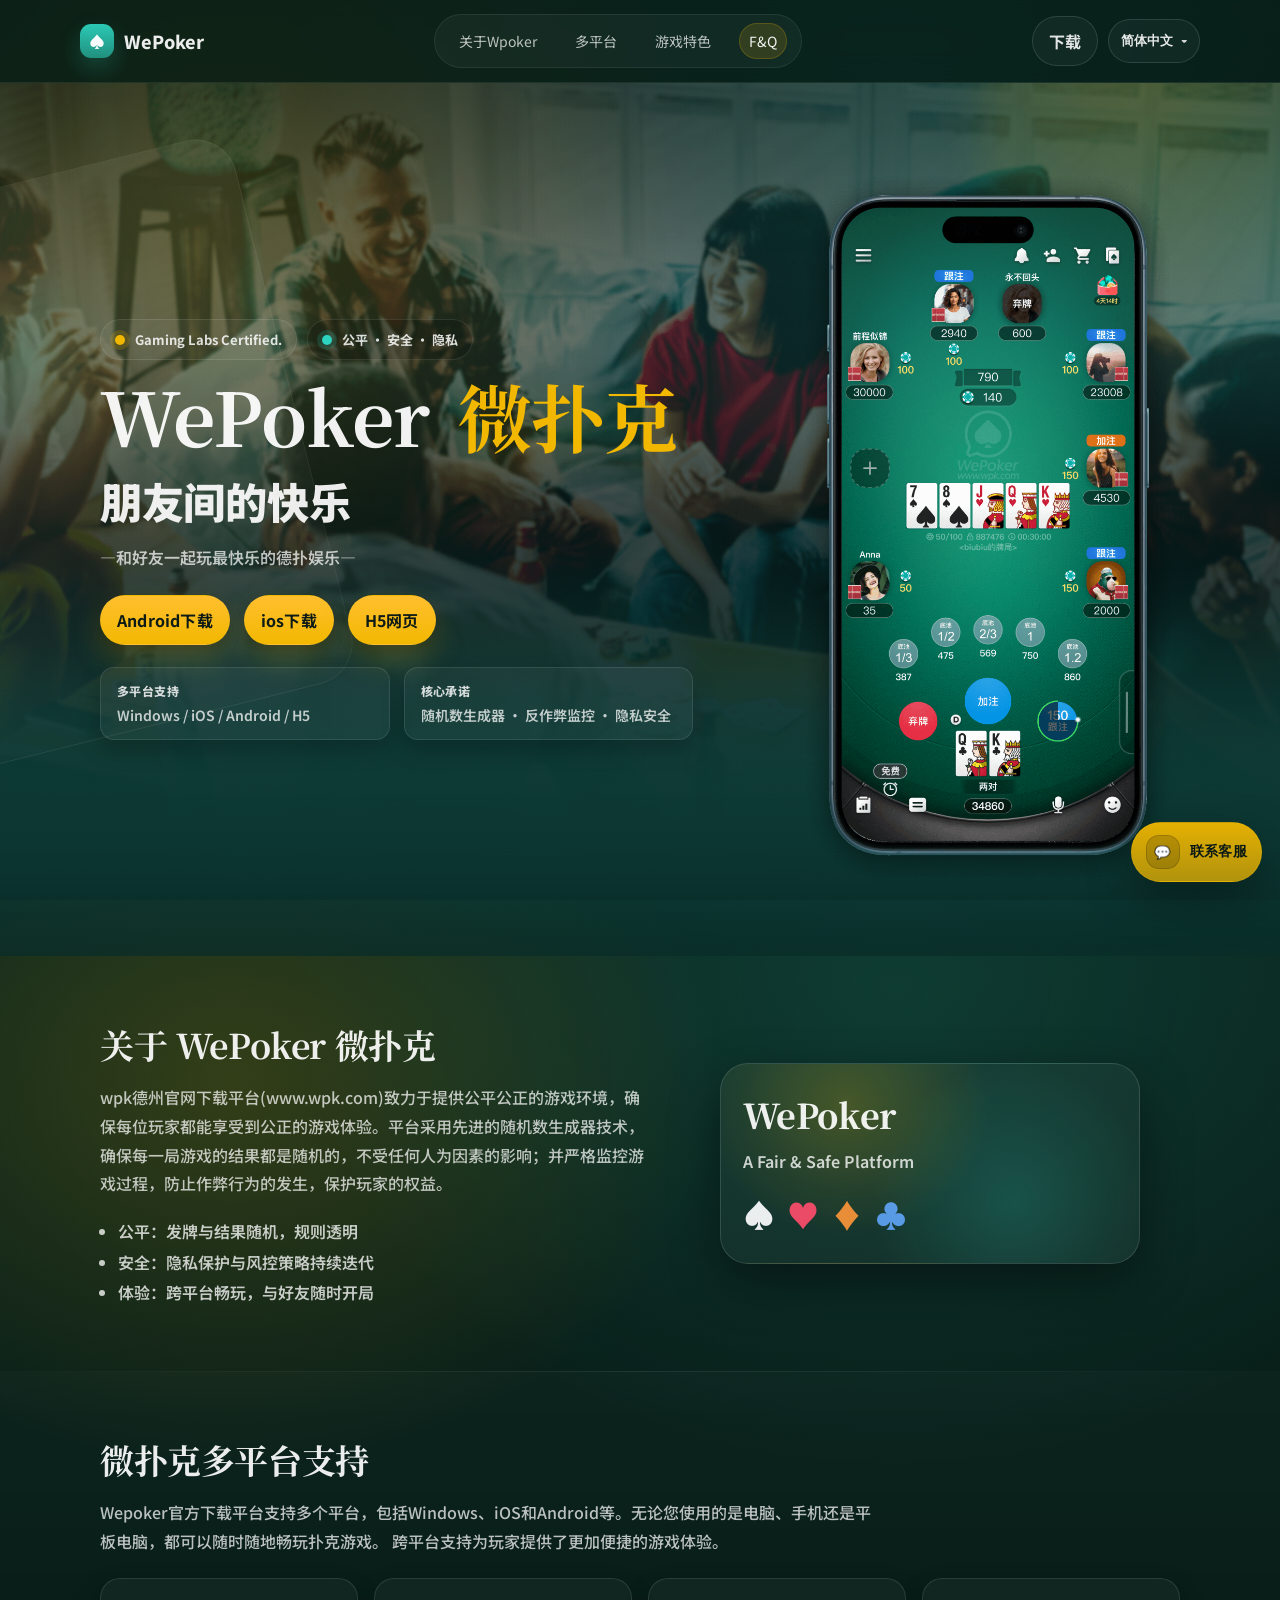
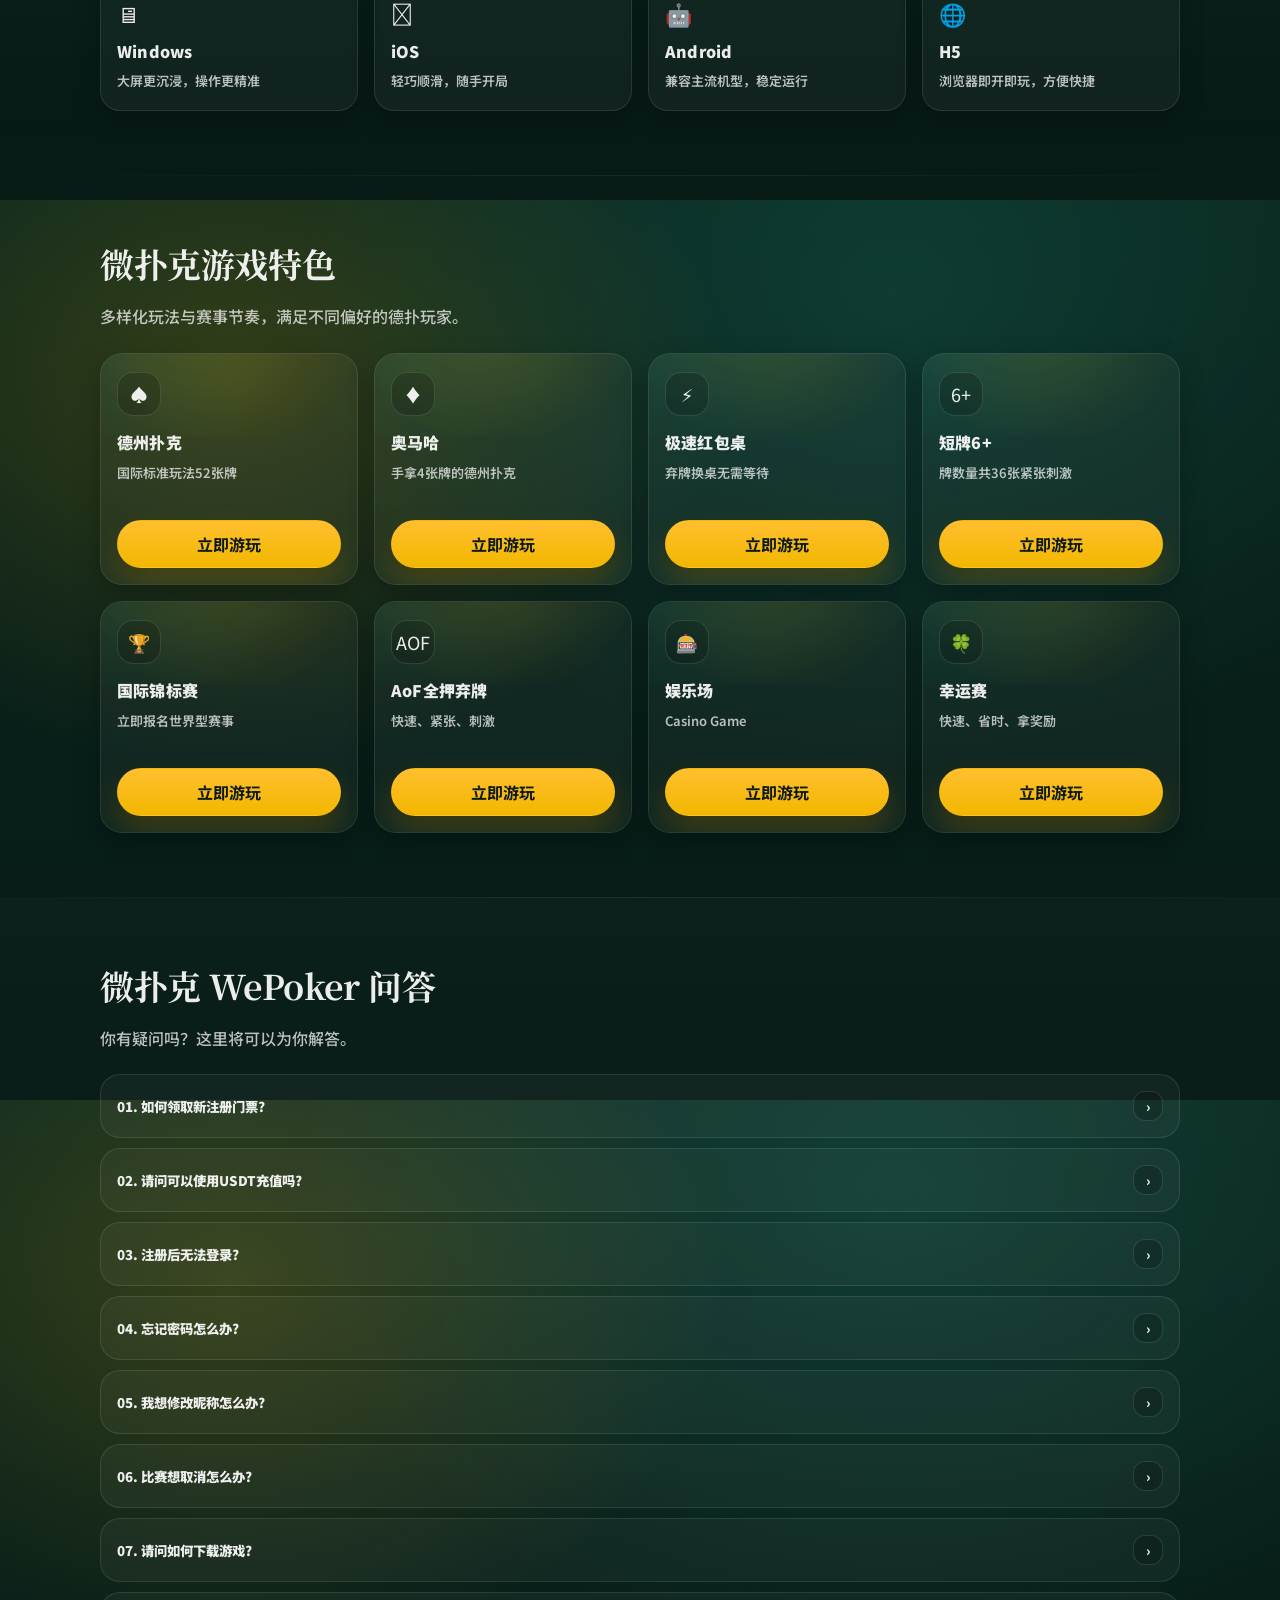
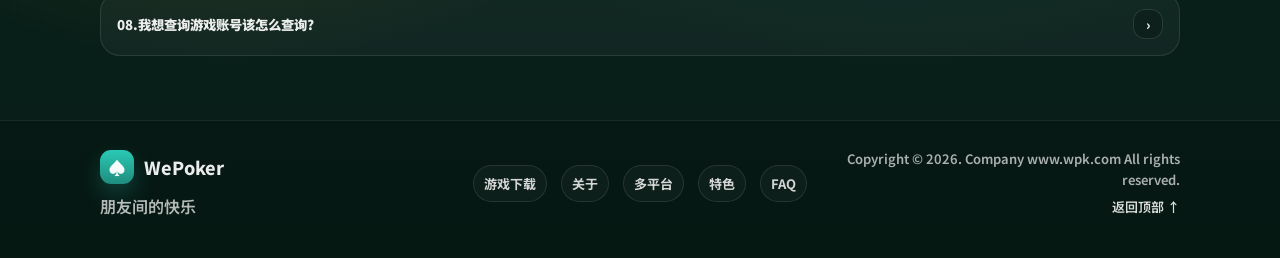
==== commit 5b42bf70: "feat: mobile topbar online support + language selector UI" ====
--- a/index.html
+++ b/index.html
@@ -33,7 +33,8 @@
         </nav>
 
         <div class="topbar-actions">
-          <a class="btn btn-ghost" href="#download">下载</a>
+          <a class="btn btn-ghost topbar-download" href="#download">下载</a>
+          <button class="btn btn-ghost topbar-support" type="button" data-topbar-support>在线客服</button>
           <button
             class="icon-btn"
             type="button"
@@ -44,6 +45,17 @@
           >
             <span class="burger" aria-hidden="true"><span></span></span>
           </button>
+          <div class="lang" data-lang>
+            <button class="lang-btn" type="button" data-lang-btn aria-expanded="false" aria-controls="lang-menu">
+              <span class="lang-btn-label" data-lang-label>简体中文</span>
+              <span class="lang-caret" aria-hidden="true">▾</span>
+            </button>
+            <div class="lang-menu" id="lang-menu" data-lang-menu hidden>
+              <button class="lang-item" type="button" data-lang-item="简体中文">简体中文</button>
+              <button class="lang-item" type="button" data-lang-item="繁体中文">繁体中文</button>
+              <button class="lang-item" type="button" data-lang-item="English">English</button>
+            </div>
+          </div>
         </div>
       </div>
 
--- a/styles/site.css
+++ b/styles/site.css
@@ -107,9 +107,9 @@
   display: grid;
   place-items: center;
   border-radius: 11px;
-  background: linear-gradient(180deg, rgba(242, 184, 0, 0.9), rgba(242, 184, 0, 0.55));
-  color: #0b1915;
-  box-shadow: 0 10px 22px rgba(242, 184, 0, 0.25);
+  background: linear-gradient(180deg, rgba(45, 212, 191, 0.94), rgba(45, 212, 191, 0.62));
+  color: rgba(255, 255, 255, 0.96);
+  box-shadow: 0 10px 22px rgba(45, 212, 191, 0.22);
 }
 
 .brand-text {
@@ -149,6 +149,74 @@
   display: flex;
   gap: 10px;
   align-items: center;
+}
+
+.topbar-support {
+  display: none;
+}
+
+.lang {
+  position: relative;
+}
+
+.lang-btn {
+  display: inline-flex;
+  align-items: center;
+  gap: 8px;
+  height: 44px;
+  padding: 0 12px;
+  border-radius: 999px;
+  border: 1px solid rgba(255, 255, 255, 0.12);
+  background: rgba(255, 255, 255, 0.04);
+  color: rgba(255, 255, 255, 0.9);
+  font-weight: 800;
+  cursor: pointer;
+  transition: background 160ms ease, transform 160ms ease;
+}
+
+.lang-btn:hover {
+  background: rgba(255, 255, 255, 0.07);
+  transform: translateY(-1px);
+}
+
+.lang-btn-label {
+  font-size: 13px;
+  white-space: nowrap;
+}
+
+.lang-caret {
+  font-size: 12px;
+  opacity: 0.9;
+}
+
+.lang-menu {
+  position: absolute;
+  right: 0;
+  top: calc(100% + 10px);
+  min-width: 140px;
+  padding: 8px;
+  border-radius: 16px;
+  background: rgba(8, 27, 22, 0.92);
+  border: 1px solid rgba(255, 255, 255, 0.12);
+  box-shadow: var(--shadow);
+  backdrop-filter: blur(14px);
+}
+
+.lang-item {
+  width: 100%;
+  text-align: left;
+  padding: 10px 10px;
+  border-radius: 12px;
+  background: transparent;
+  border: 0;
+  color: rgba(255, 255, 255, 0.9);
+  font-weight: 700;
+  cursor: pointer;
+  font-family: var(--sans);
+}
+
+.lang-item:hover {
+  background: rgba(255, 255, 255, 0.06);
 }
 
 .btn {
@@ -909,10 +977,10 @@
 
 .contact-float-panel {
   position: fixed;
-  left: 12px;
-  right: 12px;
+  left: 50%;
+  right: auto;
   bottom: 12px;
-  width: auto;
+  width: min(420px, calc(100vw - 24px));
   max-width: 520px;
   margin: 0 auto;
   border-radius: 22px 22px 18px 18px;
@@ -922,7 +990,7 @@
   backdrop-filter: blur(14px);
   box-shadow: var(--shadow);
   transform-origin: 50% 100%;
-  transform: translateY(110%);
+  transform: translate(-50%, 110%);
   opacity: 0;
   pointer-events: none;
   transition: opacity 180ms ease, transform 220ms cubic-bezier(0.2, 0.9, 0.22, 1);
@@ -930,7 +998,7 @@
 
 .contact-float[data-open="true"] .contact-float-panel {
   opacity: 1;
-  transform: translateY(0);
+  transform: translate(-50%, 0);
   pointer-events: auto;
 }
 
@@ -1163,6 +1231,24 @@
     display: none;
   }
 
+  .topbar-download {
+    display: none;
+  }
+
+  .topbar-support {
+    display: inline-flex;
+  }
+
+  .lang-btn-label {
+    display: none;
+  }
+
+  .lang-btn {
+    width: 44px;
+    padding: 0;
+    justify-content: center;
+  }
+
   .hero {
     padding: 46px 0 26px;
   }
@@ -1309,7 +1395,84 @@
 }
 
 @media (min-width: 900px) {
+  .contact-float-panel {
+    left: 50%;
+    right: auto;
+    top: 50%;
+    bottom: auto;
+    width: min(480px, calc(100vw - 48px));
+    border-radius: 24px;
+    padding: 18px 22px;
+    max-height: calc(100vh - 96px);
+    overflow: auto;
+    transform: translate(-50%, calc(-50% + 16px));
+  }
+
+  .contact-float[data-open="true"] .contact-float-panel {
+    transform: translate(-50%, -50%);
+  }
+
+  .contact-float-panel-top {
+    position: relative;
+    justify-content: center;
+    padding-right: 44px;
+  }
+
+  .contact-float-panel-title {
+    width: 100%;
+    text-align: center;
+  }
+
+  .contact-float-close {
+    position: absolute;
+    right: 0;
+    top: 0;
+  }
+
+  .contact-float-handle {
+    display: none;
+  }
+
+  .contact-float-qr-card {
+    max-width: 310px;
+    margin-left: auto;
+    margin-right: auto;
+    padding: 14px;
+  }
+
+  .contact-float-actions {
+    max-width: 310px;
+    margin-left: auto;
+    margin-right: auto;
+  }
+
+  .contact-float-row-k {
+    font-size: 14px;
+  }
+
+  .contact-float-row-v {
+    font-size: 16px;
+  }
+
+  .contact-float-row-em {
+    font-size: 17px;
+  }
+
+  .contact-float-toast {
+    max-width: 310px;
+    margin-left: auto;
+    margin-right: auto;
+  }
+
+  .contact-float-copy {
+    min-width: 110px;
+  }
+
   .topbar-actions .icon-btn {
+    display: none;
+  }
+
+  .topbar-support {
     display: none;
   }
 
@@ -1357,6 +1520,93 @@
   }
 }
 
+@media (max-width: 899px) {
+  .contact-float-panel {
+    left: 20vw;
+    right: 20vw;
+    width: auto;
+    max-height: 74vh;
+    overflow: auto;
+    padding: 14px 14px calc(14px + env(safe-area-inset-bottom, 0px));
+    bottom: 18px;
+    transform: translateY(110%);
+  }
+
+  .contact-float[data-open="true"] .contact-float-panel {
+    transform: translateY(0);
+  }
+
+  .contact-float-panel-top {
+    position: relative;
+    justify-content: center;
+    padding-right: 44px;
+  }
+
+  .contact-float-panel-title {
+    width: 100%;
+    text-align: center;
+  }
+
+  .contact-float-close {
+    position: absolute;
+    right: 0;
+    top: 0;
+  }
+
+  .contact-float-qr-card {
+    max-width: 255px;
+    margin-left: auto;
+    margin-right: auto;
+    padding: 10px;
+  }
+
+  .contact-float-qr-card + .contact-float-actions {
+    margin-top: 16px;
+  }
+
+  .contact-float-actions {
+    max-width: 255px;
+    margin-left: auto;
+    margin-right: auto;
+    gap: 10px;
+  }
+
+  .contact-float-row:nth-child(2) {
+    padding-bottom: 10px;
+    border-bottom: 1px solid rgba(255, 255, 255, 0.1);
+  }
+
+  .contact-float-row:nth-child(3) {
+    margin-top: 4px;
+  }
+
+  .contact-float-row-k {
+    font-size: 12px;
+  }
+
+  .contact-float-row-v {
+    font-size: 14px;
+  }
+
+  .contact-float-row-em {
+    font-size: 15px;
+  }
+
+  .contact-float-copy {
+    min-height: 34px;
+    padding: 8px 8px;
+    border-radius: 12px;
+    font-size: 12px;
+    min-width: 78px;
+  }
+
+  .contact-float-toast {
+    max-width: 255px;
+    margin-left: auto;
+    margin-right: auto;
+  }
+}
+
 @media (max-width: 520px) {
   .contact-float {
     right: 14px;
@@ -1386,7 +1636,7 @@
   }
 }
 
-@media (max-width: 380px) {
+@media (max-width: 340px) {
   .hero-grid {
     grid-template-columns: 1fr;
   }
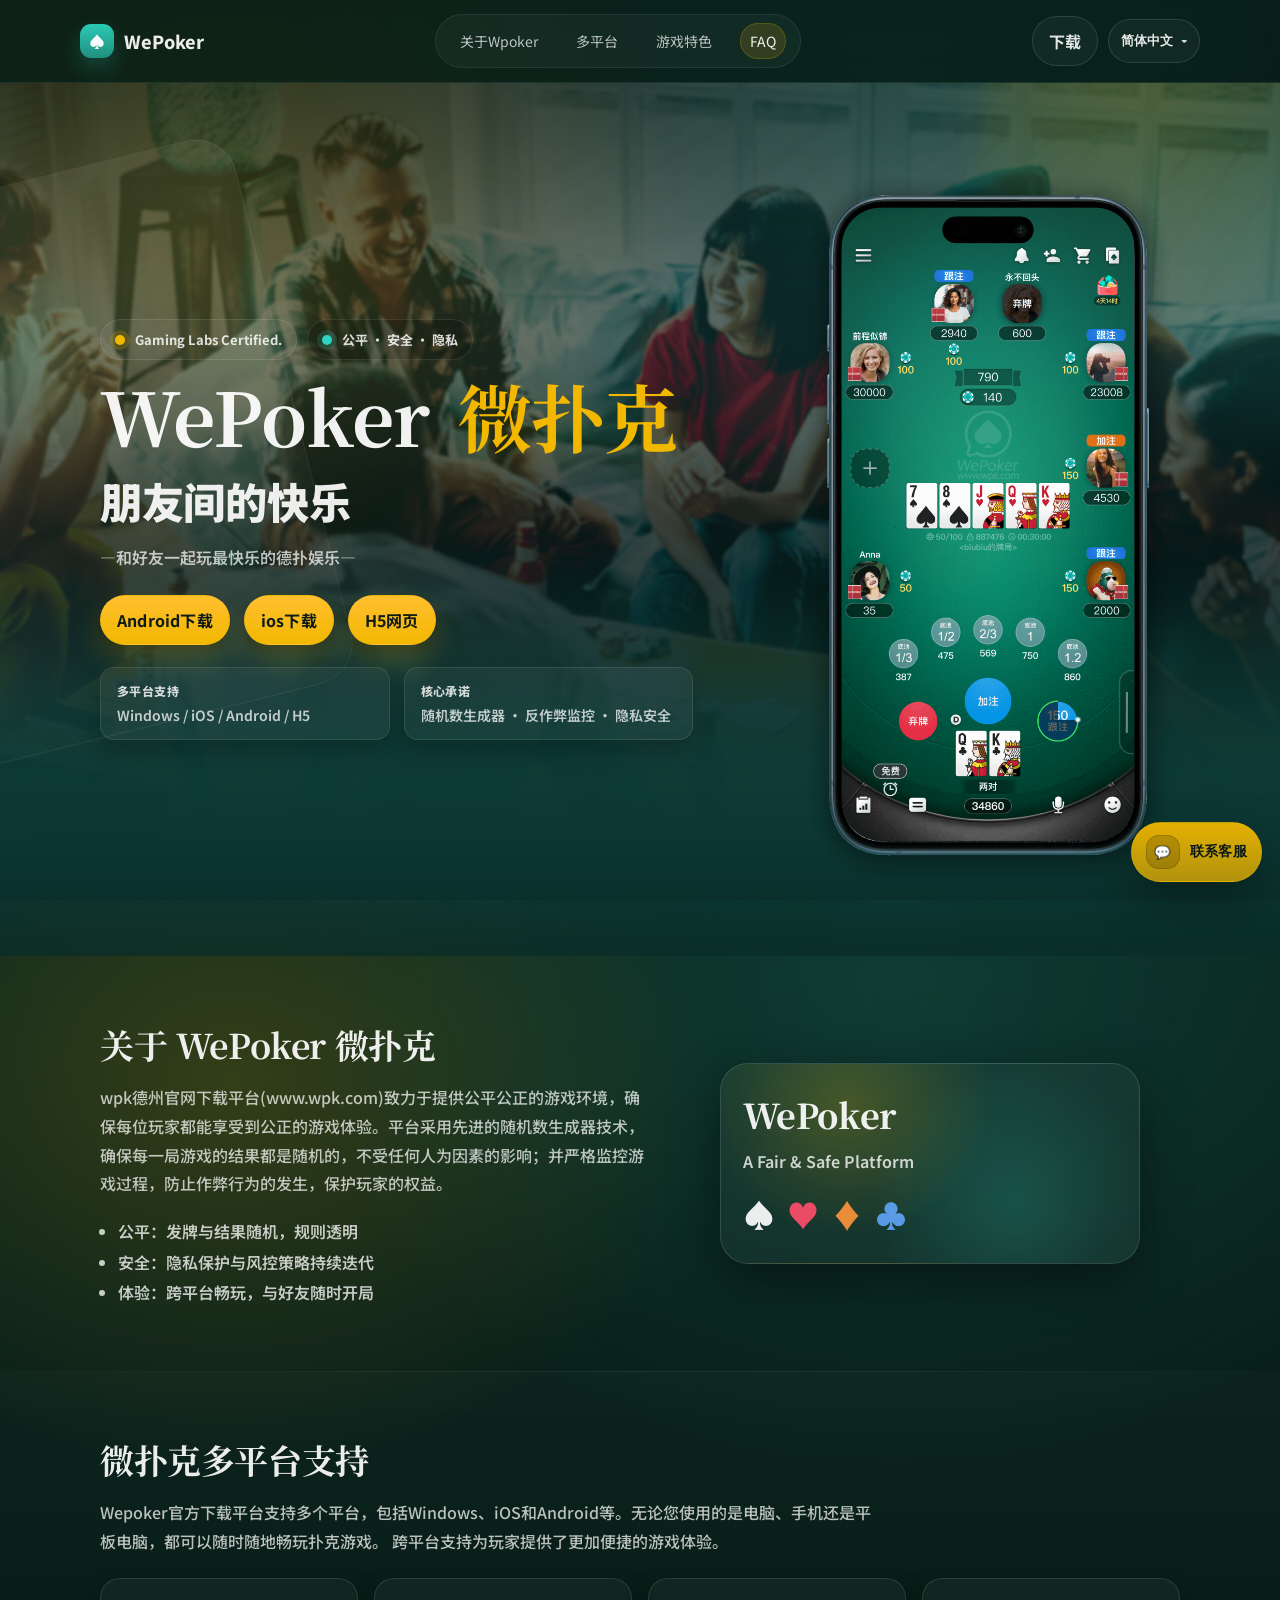
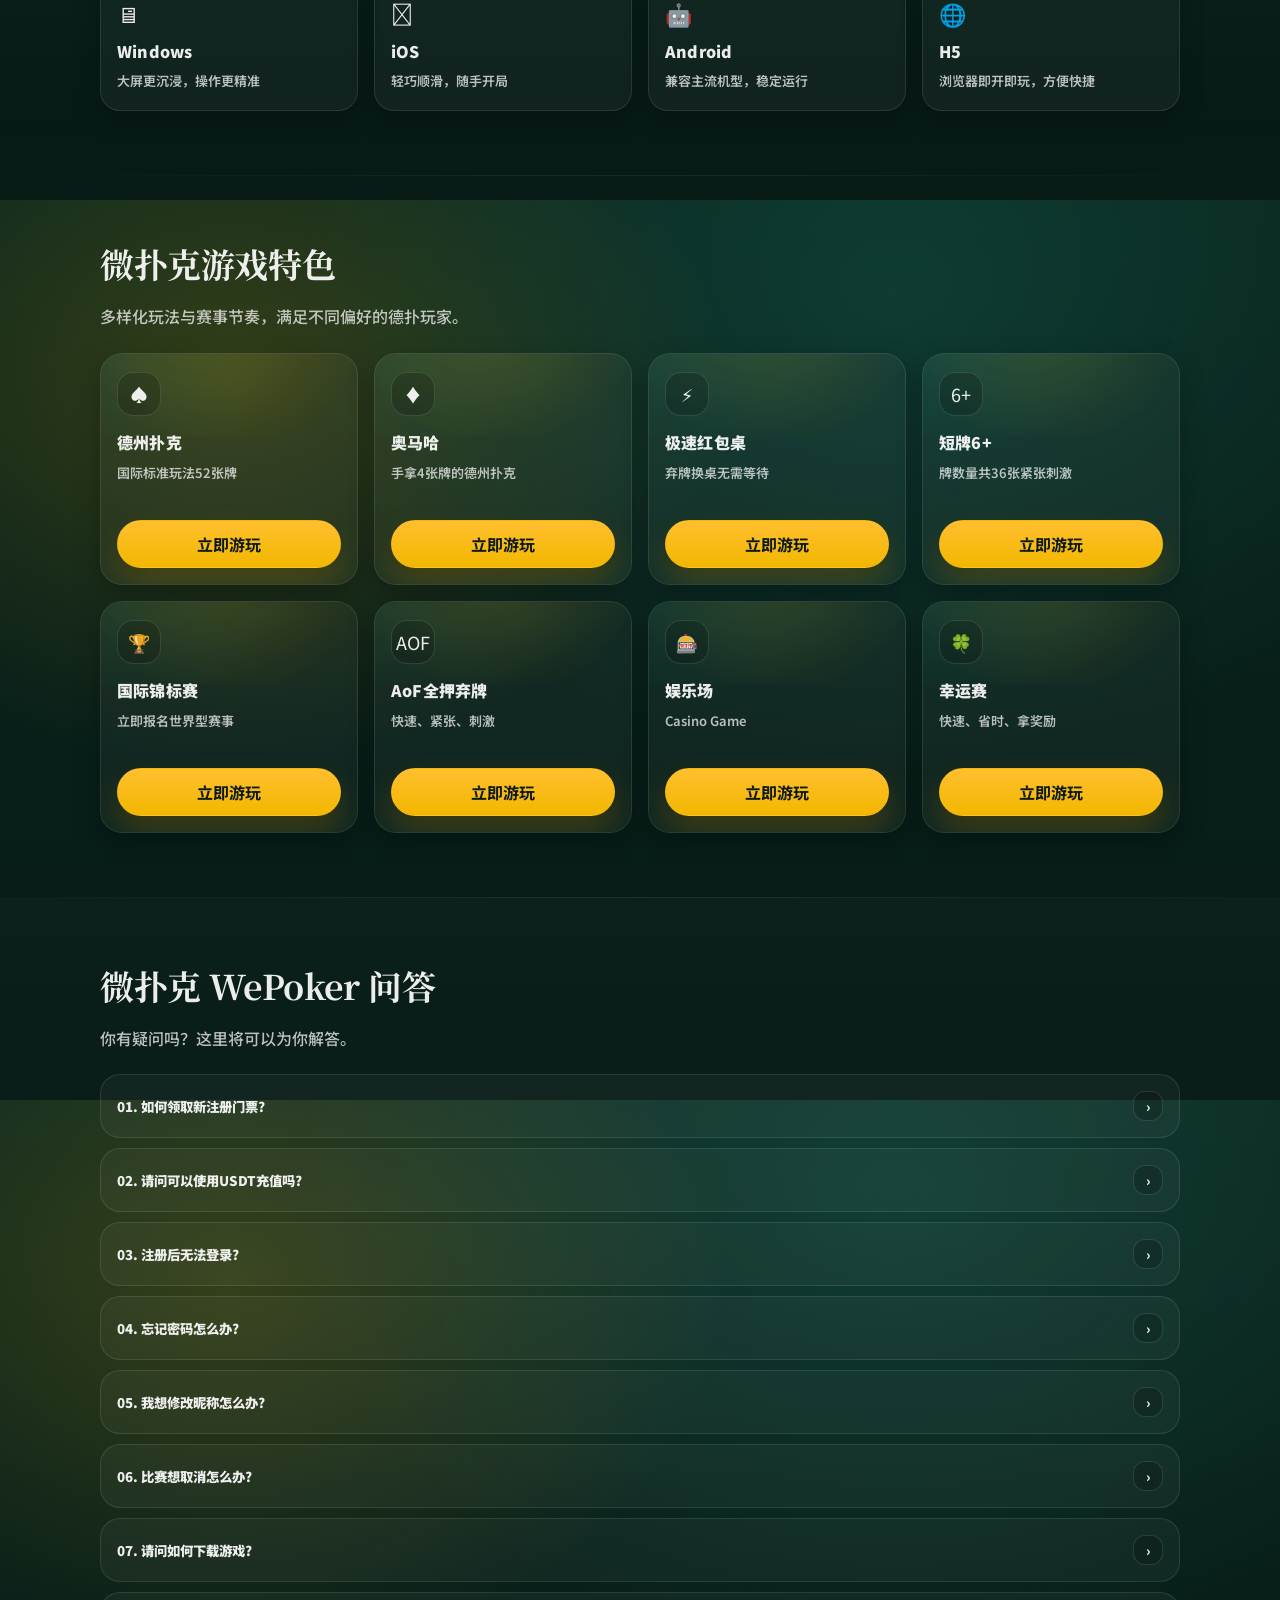
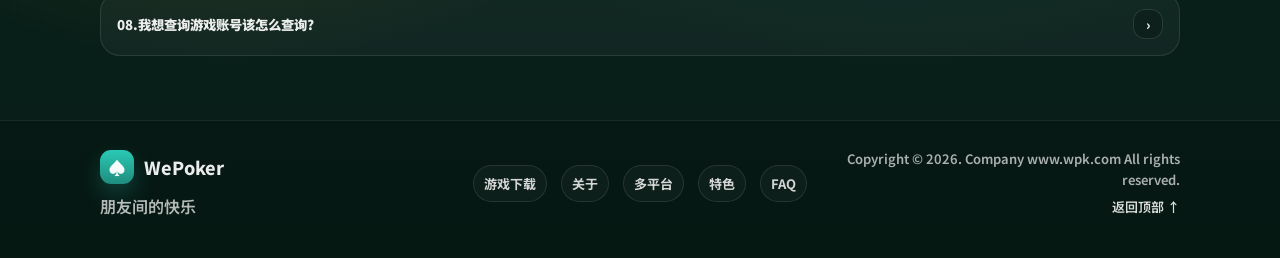
==== commit 97702b76: "feat: improve on-page seo basics" ====
--- a/index.html
+++ b/index.html
@@ -3,11 +3,114 @@
   <head>
     <meta charset="UTF-8" />
     <meta name="viewport" content="width=device-width,initial-scale=1" />
-    <title>WePoker 微扑克 - 与朋友之间的快乐</title>
+    <title>WePoker 微扑克官网 - Android / iOS / H5 / Windows 德州扑克娱乐平台</title>
     <meta
       name="description"
-      content="WePoker 微扑克多平台支持，提供公平公正、安全稳定的德扑娱乐体验。支持 Android / iOS / H5 / Windows。"
+      content="WePoker 微扑克官网提供 Android、iOS、H5 与 Windows 多平台德州扑克娱乐体验，涵盖德州扑克、奥马哈、短牌 6+、极速红包桌与赛事玩法，主打公平、安全与稳定体验。"
     />
+    <meta name="robots" content="index,follow,max-image-preview:large,max-snippet:-1,max-video-preview:-1" />
+    <link rel="canonical" href="https://wpk-seo.pages.dev/" />
+    <meta property="og:locale" content="zh_CN" />
+    <meta property="og:type" content="website" />
+    <meta property="og:site_name" content="WePoker 微扑克" />
+    <meta property="og:title" content="WePoker 微扑克官网 - 多平台德州扑克娱乐体验" />
+    <meta
+      property="og:description"
+      content="支持 Android、iOS、H5 与 Windows，多玩法德州扑克娱乐体验，主打公平、安全与稳定。"
+    />
+    <meta property="og:url" content="https://wpk-seo.pages.dev/" />
+    <meta property="og:image" content="https://wpk-seo.pages.dev/static/banner_1_bg.png" />
+    <meta property="og:image:alt" content="WePoker 微扑克官网首页视觉图" />
+    <meta name="twitter:card" content="summary_large_image" />
+    <meta name="twitter:title" content="WePoker 微扑克官网 - 多平台德州扑克娱乐体验" />
+    <meta
+      name="twitter:description"
+      content="支持 Android、iOS、H5 与 Windows，多玩法德州扑克娱乐体验，主打公平、安全与稳定。"
+    />
+    <meta name="twitter:image" content="https://wpk-seo.pages.dev/static/banner_1_bg.png" />
+    <script type="application/ld+json">
+      {
+        "@context": "https://schema.org",
+        "@graph": [
+          {
+            "@type": "WebSite",
+            "name": "WePoker 微扑克",
+            "url": "https://wpk-seo.pages.dev/",
+            "inLanguage": "zh-CN",
+            "description": "WePoker 微扑克官网提供 Android、iOS、H5 与 Windows 多平台德州扑克娱乐体验。"
+          },
+          {
+            "@type": "FAQPage",
+            "mainEntity": [
+              {
+                "@type": "Question",
+                "name": "如何领取新注册门票?",
+                "acceptedAnswer": {
+                  "@type": "Answer",
+                  "text": "请透过本网站注册链接进行注册，并下载游戏创建游戏昵称，我们将于下一个工作日派发门票，周末将顺延。"
+                }
+              },
+              {
+                "@type": "Question",
+                "name": "请问可以使用USDT充值吗?",
+                "acceptedAnswer": {
+                  "@type": "Answer",
+                  "text": "登录游戏后，进入收银台即可查看可用的多元渠道。"
+                }
+              },
+              {
+                "@type": "Question",
+                "name": "注册后无法登录?",
+                "acceptedAnswer": {
+                  "@type": "Answer",
+                  "text": "请先确认您的所在地是否在中国、香港、澳门、马来西亚等地区，其他地区需要透过 VPN 登录。"
+                }
+              },
+              {
+                "@type": "Question",
+                "name": "忘记密码怎么办?",
+                "acceptedAnswer": {
+                  "@type": "Answer",
+                  "text": "进入游戏登录画面后，点击下方的忘记密码即可。"
+                }
+              },
+              {
+                "@type": "Question",
+                "name": "我想修改昵称怎么办?",
+                "acceptedAnswer": {
+                  "@type": "Answer",
+                  "text": "此部分请至游戏内洽询在线客服。"
+                }
+              },
+              {
+                "@type": "Question",
+                "name": "比赛想取消怎么办?",
+                "acceptedAnswer": {
+                  "@type": "Answer",
+                  "text": "在比赛尚未开始前，点击取消报名即可。"
+                }
+              },
+              {
+                "@type": "Question",
+                "name": "请问如何下载游戏?",
+                "acceptedAnswer": {
+                  "@type": "Answer",
+                  "text": "请先透过此链接进行注册，注册后系统将自动引导下载游戏。"
+                }
+              },
+              {
+                "@type": "Question",
+                "name": "我想查询游戏账号该怎么查询?",
+                "acceptedAnswer": {
+                  "@type": "Answer",
+                  "text": "此部分请至游戏内洽询在线客服。"
+                }
+              }
+            ]
+          }
+        ]
+      }
+    </script>
     <link rel="preconnect" href="https://fonts.googleapis.com" />
     <link rel="preconnect" href="https://fonts.gstatic.com" crossorigin />
     <link
@@ -29,7 +132,7 @@
           <a class="nav-link" href="#about">关于Wpoker</a>
           <a class="nav-link" href="#platforms">多平台</a>
           <a class="nav-link" href="#features">游戏特色</a>
-          <a class="nav-link" href="#faq">F&Q</a>
+          <a class="nav-link" href="#faq">FAQ</a>
         </nav>
 
         <div class="topbar-actions">
@@ -64,7 +167,7 @@
           <a class="mobile-link" href="#download">下载</a>
           <a class="mobile-link" href="#about">关于Wpoker</a>
           <a class="mobile-link" href="#features">微扑克游戏特色</a>
-          <a class="mobile-link" href="#faq">F&Q</a>
+          <a class="mobile-link" href="#faq">FAQ</a>
         </div>
       </div>
     </header>
@@ -209,7 +312,72 @@
             <p class="section-lead">多样化玩法与赛事节奏，满足不同偏好的德扑玩家。</p>
           </div>
 
-          <div class="feature-grid" data-feature-grid></div>
+          <div class="feature-grid" data-feature-grid>
+            <article class="feature-card" data-reveal>
+              <div class="feature-icon" aria-hidden="true">♠</div>
+              <div class="feature-name">德州扑克</div>
+              <div class="feature-desc">国际标准玩法52张牌</div>
+              <div class="feature-action">
+                <a class="btn btn-primary" href="#download">立即游玩</a>
+              </div>
+            </article>
+            <article class="feature-card" data-reveal>
+              <div class="feature-icon" aria-hidden="true">♦</div>
+              <div class="feature-name">奥马哈</div>
+              <div class="feature-desc">手拿4张牌的德州扑克</div>
+              <div class="feature-action">
+                <a class="btn btn-primary" href="#download">立即游玩</a>
+              </div>
+            </article>
+            <article class="feature-card" data-reveal>
+              <div class="feature-icon" aria-hidden="true">⚡</div>
+              <div class="feature-name">极速红包桌</div>
+              <div class="feature-desc">弃牌换桌无需等待</div>
+              <div class="feature-action">
+                <a class="btn btn-primary" href="#download">立即游玩</a>
+              </div>
+            </article>
+            <article class="feature-card" data-reveal>
+              <div class="feature-icon" aria-hidden="true">6+</div>
+              <div class="feature-name">短牌6+</div>
+              <div class="feature-desc">牌数量共36张紧张刺激</div>
+              <div class="feature-action">
+                <a class="btn btn-primary" href="#download">立即游玩</a>
+              </div>
+            </article>
+            <article class="feature-card" data-reveal>
+              <div class="feature-icon" aria-hidden="true">🏆</div>
+              <div class="feature-name">国际锦标赛</div>
+              <div class="feature-desc">立即报名世界型赛事</div>
+              <div class="feature-action">
+                <a class="btn btn-primary" href="#download">立即游玩</a>
+              </div>
+            </article>
+            <article class="feature-card" data-reveal>
+              <div class="feature-icon" aria-hidden="true">AOF</div>
+              <div class="feature-name">AoF全押弃牌</div>
+              <div class="feature-desc">快速、紧张、刺激</div>
+              <div class="feature-action">
+                <a class="btn btn-primary" href="#download">立即游玩</a>
+              </div>
+            </article>
+            <article class="feature-card" data-reveal>
+              <div class="feature-icon" aria-hidden="true">🎰</div>
+              <div class="feature-name">娱乐场</div>
+              <div class="feature-desc">Casino Game</div>
+              <div class="feature-action">
+                <a class="btn btn-primary" href="#download">立即游玩</a>
+              </div>
+            </article>
+            <article class="feature-card" data-reveal>
+              <div class="feature-icon" aria-hidden="true">🍀</div>
+              <div class="feature-name">幸运赛</div>
+              <div class="feature-desc">快速、省时、拿奖励</div>
+              <div class="feature-action">
+                <a class="btn btn-primary" href="#download">立即游玩</a>
+              </div>
+            </article>
+          </div>
         </div>
       </section>
 
@@ -220,7 +388,70 @@
             <p class="section-lead">你有疑问吗？这里将可以为你解答。</p>
           </div>
 
-          <div class="faq" data-faq></div>
+          <div class="faq" data-faq>
+            <div class="faq-item" data-open="false">
+              <button class="faq-q" type="button" aria-expanded="false" aria-controls="faq-a-0">
+                <span>01. 如何领取新注册门票?</span>
+                <span class="faq-chevron" aria-hidden="true">›</span>
+              </button>
+              <div class="faq-a" id="faq-a-0">
+                请透过本网站注册链接，进行注册，并下载游戏创建游戏昵称，我们将于下一个工作日派发门票。※周末将顺延
+              </div>
+            </div>
+            <div class="faq-item" data-open="false">
+              <button class="faq-q" type="button" aria-expanded="false" aria-controls="faq-a-1">
+                <span>02. 请问可以使用USDT充值吗?</span>
+                <span class="faq-chevron" aria-hidden="true">›</span>
+              </button>
+              <div class="faq-a" id="faq-a-1">登录游戏后，进入收银台就可以看到多元渠道提供给各位了。</div>
+            </div>
+            <div class="faq-item" data-open="false">
+              <button class="faq-q" type="button" aria-expanded="false" aria-controls="faq-a-2">
+                <span>03. 注册后无法登录?</span>
+                <span class="faq-chevron" aria-hidden="true">›</span>
+              </button>
+              <div class="faq-a" id="faq-a-2">
+                请先确认您的所在地是否在「中国、香港、澳门、马来西亚」等地区，其他地区需要透过VPN登录。
+              </div>
+            </div>
+            <div class="faq-item" data-open="false">
+              <button class="faq-q" type="button" aria-expanded="false" aria-controls="faq-a-3">
+                <span>04. 忘记密码怎么办?</span>
+                <span class="faq-chevron" aria-hidden="true">›</span>
+              </button>
+              <div class="faq-a" id="faq-a-3">进入到游戏登录画面，下方点选「忘记密码」即可。</div>
+            </div>
+            <div class="faq-item" data-open="false">
+              <button class="faq-q" type="button" aria-expanded="false" aria-controls="faq-a-4">
+                <span>05. 我想修改昵称怎么办?</span>
+                <span class="faq-chevron" aria-hidden="true">›</span>
+              </button>
+              <div class="faq-a" id="faq-a-4">此部份，请至游戏内洽询游戏在线客服。</div>
+            </div>
+            <div class="faq-item" data-open="false">
+              <button class="faq-q" type="button" aria-expanded="false" aria-controls="faq-a-5">
+                <span>06. 比赛想取消怎么办?</span>
+                <span class="faq-chevron" aria-hidden="true">›</span>
+              </button>
+              <div class="faq-a" id="faq-a-5">在比赛尚未开始前，您只需要点击「取消报名」即可。</div>
+            </div>
+            <div class="faq-item" data-open="false">
+              <button class="faq-q" type="button" aria-expanded="false" aria-controls="faq-a-6">
+                <span>07. 请问如何下载游戏?</span>
+                <span class="faq-chevron" aria-hidden="true">›</span>
+              </button>
+              <div class="faq-a" id="faq-a-6">
+                请先透过此链接进行注册，注册后系统将会自动引导下载游戏。
+              </div>
+            </div>
+            <div class="faq-item" data-open="false">
+              <button class="faq-q" type="button" aria-expanded="false" aria-controls="faq-a-7">
+                <span>08. 我想查询游戏账号该怎么查询?</span>
+                <span class="faq-chevron" aria-hidden="true">›</span>
+              </button>
+              <div class="faq-a" id="faq-a-7">此部份，请至游戏内洽询游戏在线客服。</div>
+            </div>
+          </div>
         </div>
       </section>
     </main>
--- a/styles/site.css
+++ b/styles/site.css
@@ -1227,6 +1227,19 @@
 }
 
 @media (max-width: 899px) {
+  .topbar-inner {
+    gap: 10px;
+  }
+
+  .brand-text {
+    font-size: 16px;
+  }
+
+  .topbar-actions {
+    gap: 8px;
+    flex-wrap: nowrap;
+  }
+
   .nav {
     display: none;
   }
@@ -1237,6 +1250,10 @@
 
   .topbar-support {
     display: inline-flex;
+    height: 44px;
+    padding: 0 12px;
+    font-size: 13px;
+    white-space: nowrap;
   }
 
   .lang-btn-label {
@@ -1247,6 +1264,13 @@
     width: 44px;
     padding: 0;
     justify-content: center;
+  }
+
+  .lang-btn::before {
+    content: "文";
+    font-weight: 900;
+    font-size: 14px;
+    letter-spacing: 0;
   }
 
   .hero {
@@ -1636,6 +1660,13 @@
   }
 }
 
+@media (max-width: 380px) {
+  .topbar-support {
+    padding: 0 10px;
+    font-size: 12px;
+  }
+}
+
 @media (max-width: 340px) {
   .hero-grid {
     grid-template-columns: 1fr;
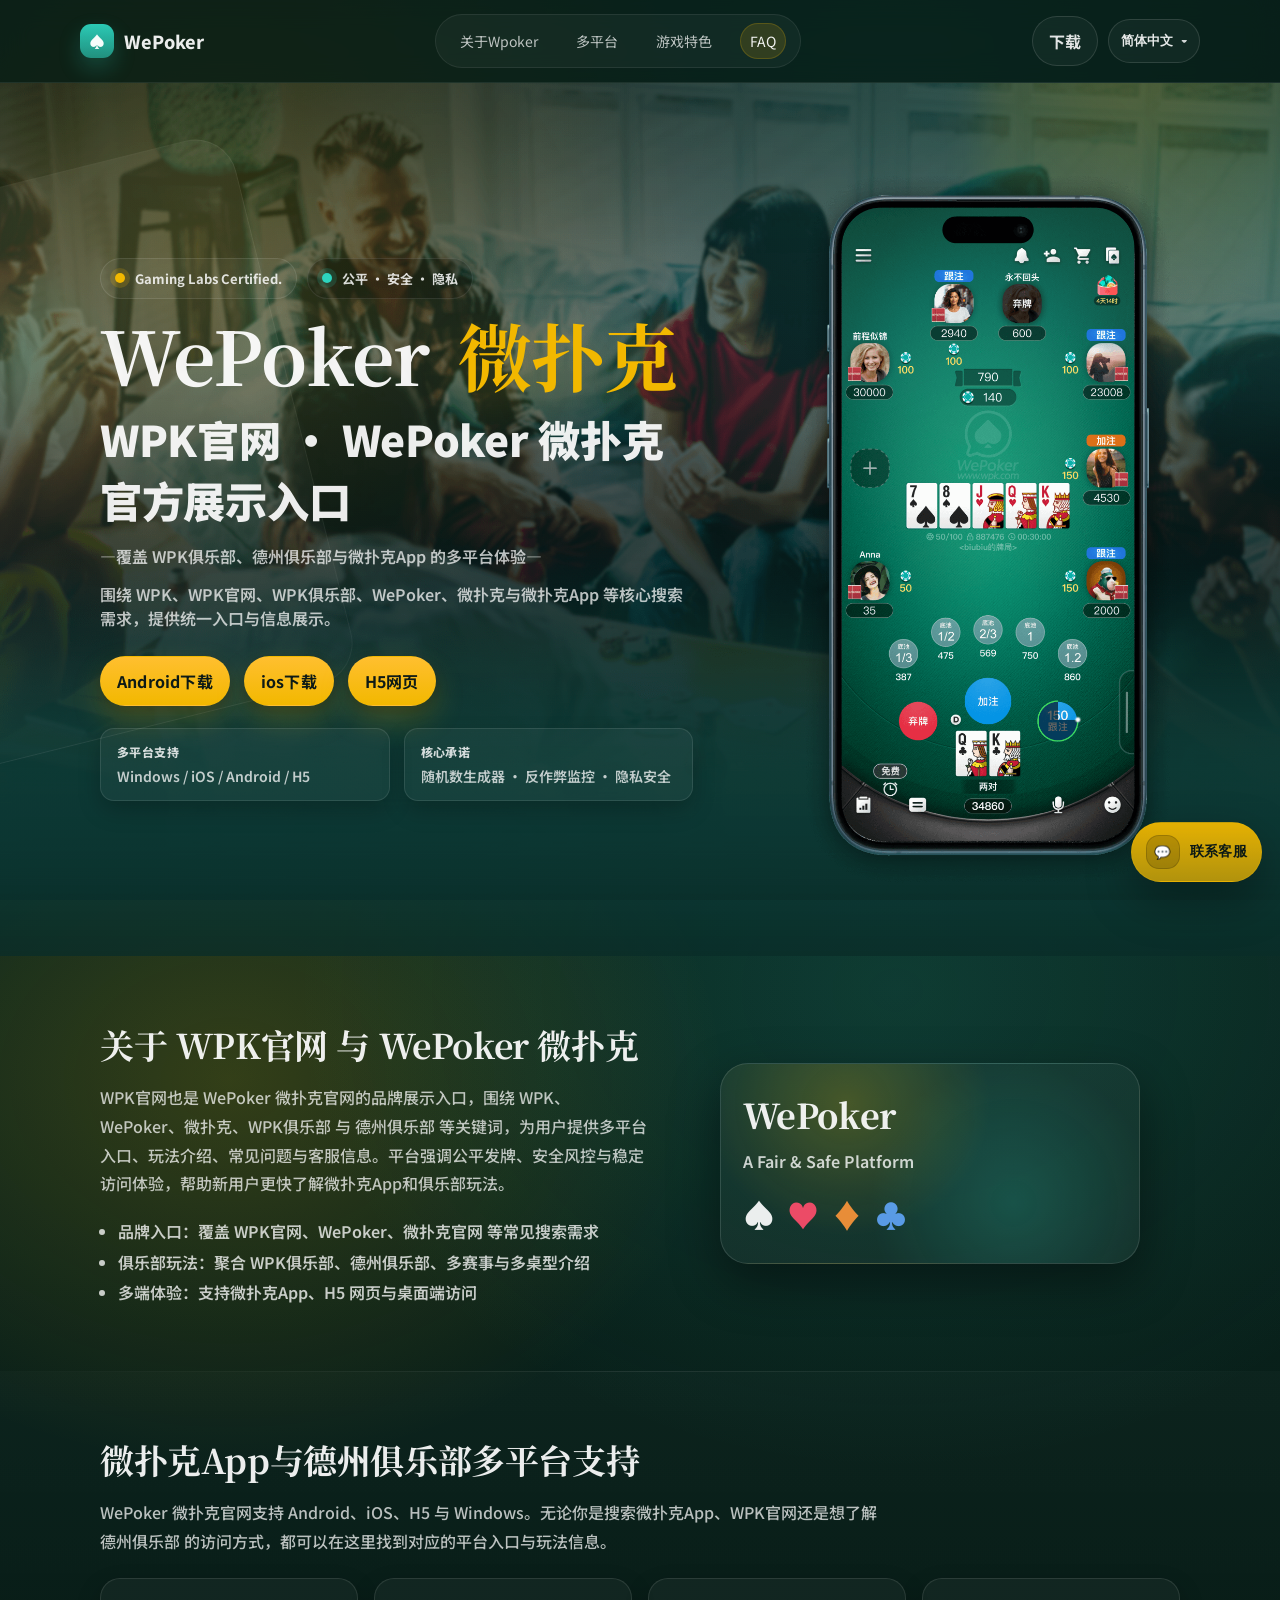
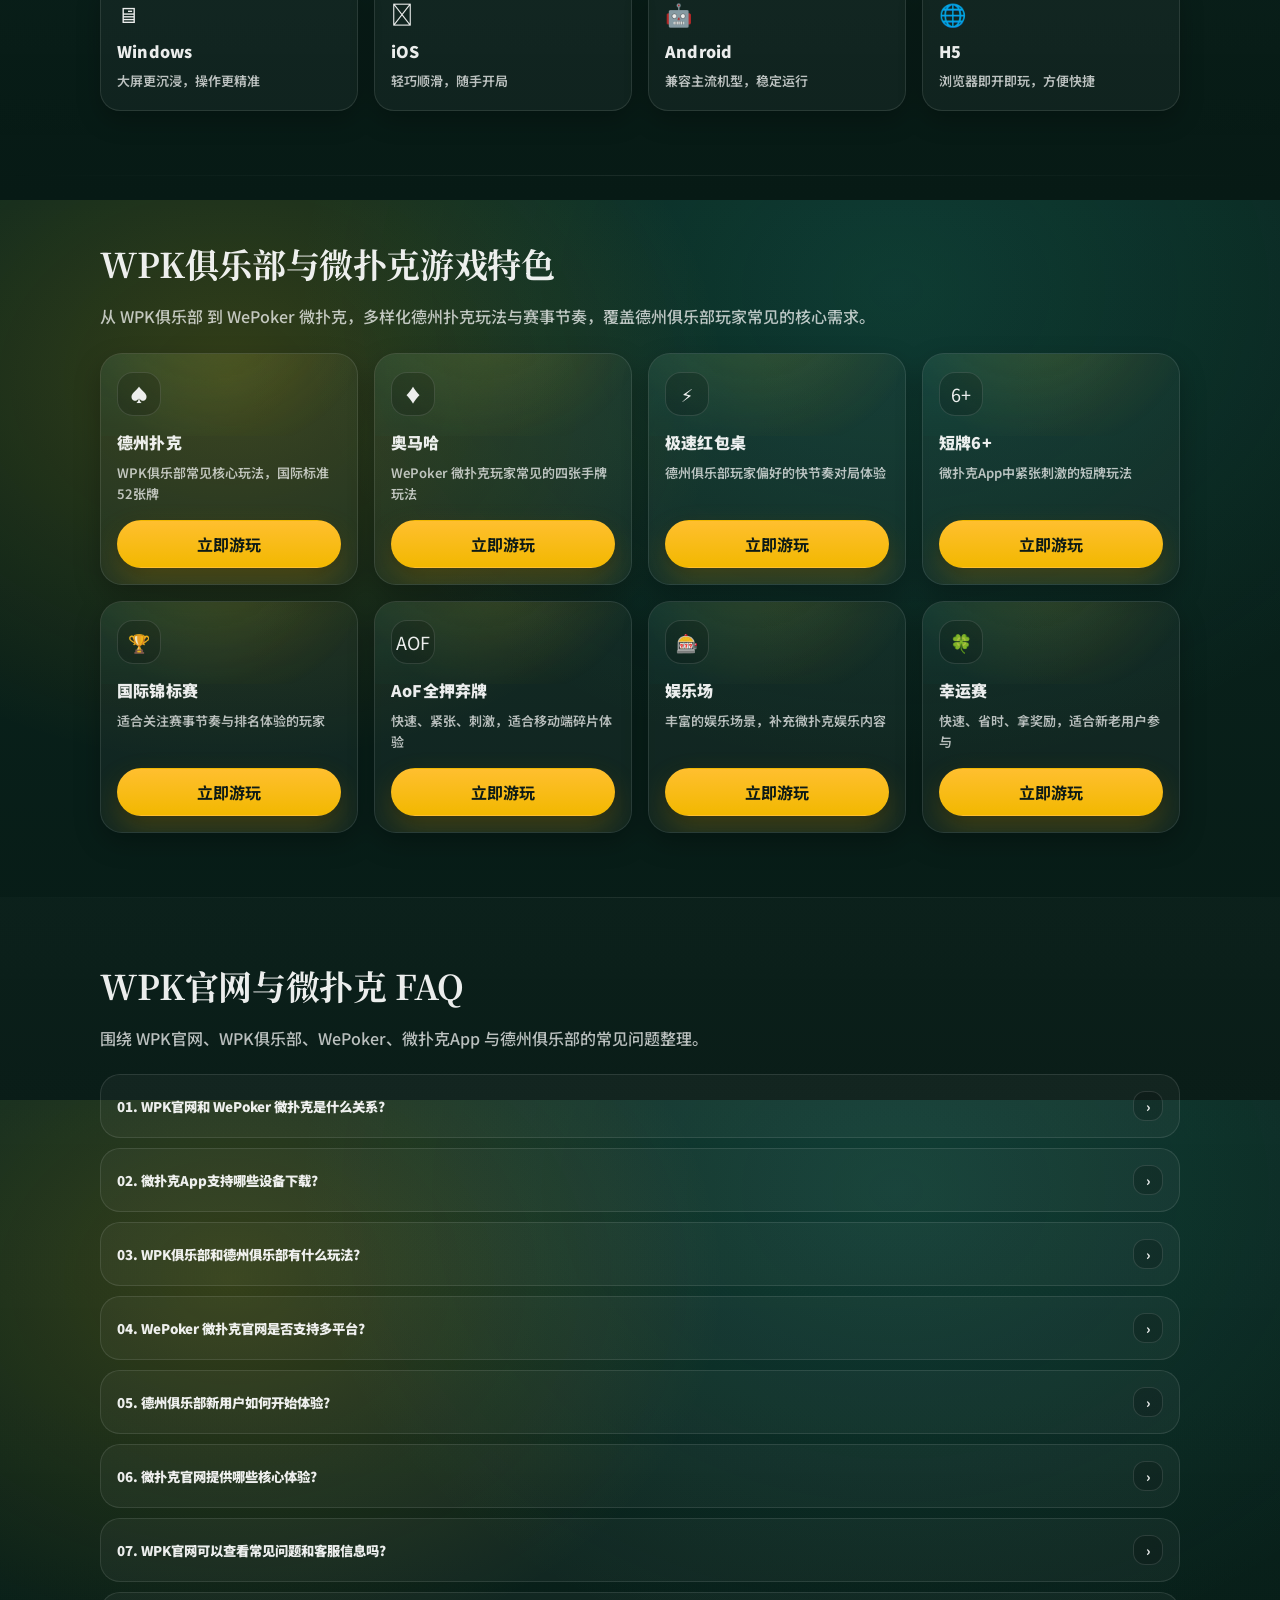
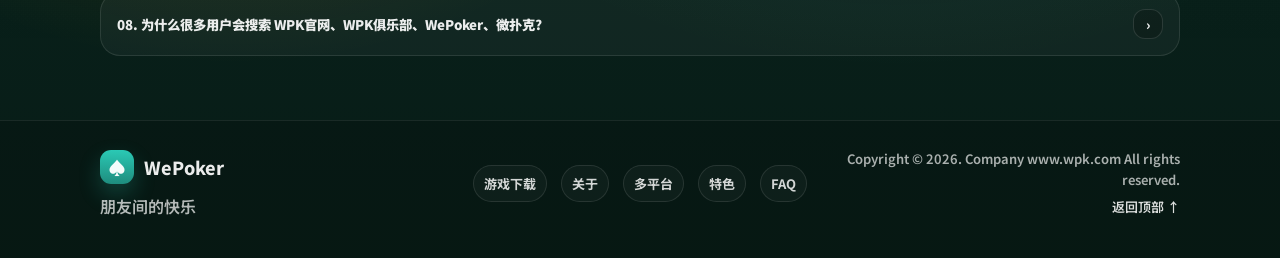
==== commit 75150a38: "feat: optimize homepage keywords" ====
--- a/index.html
+++ b/index.html
@@ -3,29 +3,29 @@
   <head>
     <meta charset="UTF-8" />
     <meta name="viewport" content="width=device-width,initial-scale=1" />
-    <title>WePoker 微扑克官网 - Android / iOS / H5 / Windows 德州扑克娱乐平台</title>
+    <title>WPK官网 | WePoker微扑克官网 - 德州俱乐部与微扑克App下载入口</title>
     <meta
       name="description"
-      content="WePoker 微扑克官网提供 Android、iOS、H5 与 Windows 多平台德州扑克娱乐体验，涵盖德州扑克、奥马哈、短牌 6+、极速红包桌与赛事玩法，主打公平、安全与稳定体验。"
+      content="WPK官网也是 WePoker 微扑克官网入口，提供微扑克App下载、WPK俱乐部与德州俱乐部多平台体验，支持 Android、iOS、H5、Windows，覆盖德州扑克、奥马哈、短牌6+与赛事玩法。"
     />
     <meta name="robots" content="index,follow,max-image-preview:large,max-snippet:-1,max-video-preview:-1" />
     <link rel="canonical" href="https://wpk-seo.pages.dev/" />
     <meta property="og:locale" content="zh_CN" />
     <meta property="og:type" content="website" />
-    <meta property="og:site_name" content="WePoker 微扑克" />
-    <meta property="og:title" content="WePoker 微扑克官网 - 多平台德州扑克娱乐体验" />
+    <meta property="og:site_name" content="WPK官网 | WePoker 微扑克" />
+    <meta property="og:title" content="WPK官网 | WePoker微扑克官网 - 德州俱乐部与微扑克App下载入口" />
     <meta
       property="og:description"
-      content="支持 Android、iOS、H5 与 Windows，多玩法德州扑克娱乐体验，主打公平、安全与稳定。"
+      content="WPK官网提供 WePoker 微扑克App 下载、WPK俱乐部与德州俱乐部多平台入口，主打公平、安全与稳定体验。"
     />
     <meta property="og:url" content="https://wpk-seo.pages.dev/" />
     <meta property="og:image" content="https://wpk-seo.pages.dev/static/banner_1_bg.png" />
     <meta property="og:image:alt" content="WePoker 微扑克官网首页视觉图" />
     <meta name="twitter:card" content="summary_large_image" />
-    <meta name="twitter:title" content="WePoker 微扑克官网 - 多平台德州扑克娱乐体验" />
+    <meta name="twitter:title" content="WPK官网 | WePoker微扑克官网 - 德州俱乐部与微扑克App下载入口" />
     <meta
       name="twitter:description"
-      content="支持 Android、iOS、H5 与 Windows，多玩法德州扑克娱乐体验，主打公平、安全与稳定。"
+      content="WPK官网提供 WePoker 微扑克App 下载、WPK俱乐部与德州俱乐部多平台入口，主打公平、安全与稳定体验。"
     />
     <meta name="twitter:image" content="https://wpk-seo.pages.dev/static/banner_1_bg.png" />
     <script type="application/ld+json">
@@ -34,76 +34,76 @@
         "@graph": [
           {
             "@type": "WebSite",
-            "name": "WePoker 微扑克",
+            "name": "WPK官网 | WePoker 微扑克",
             "url": "https://wpk-seo.pages.dev/",
             "inLanguage": "zh-CN",
-            "description": "WePoker 微扑克官网提供 Android、iOS、H5 与 Windows 多平台德州扑克娱乐体验。"
+            "description": "WPK官网也是 WePoker 微扑克官网入口，提供微扑克App下载、WPK俱乐部与德州俱乐部多平台体验。"
           },
           {
             "@type": "FAQPage",
             "mainEntity": [
               {
                 "@type": "Question",
-                "name": "如何领取新注册门票?",
-                "acceptedAnswer": {
-                  "@type": "Answer",
-                  "text": "请透过本网站注册链接进行注册，并下载游戏创建游戏昵称，我们将于下一个工作日派发门票，周末将顺延。"
-                }
-              },
-              {
-                "@type": "Question",
-                "name": "请问可以使用USDT充值吗?",
-                "acceptedAnswer": {
-                  "@type": "Answer",
-                  "text": "登录游戏后，进入收银台即可查看可用的多元渠道。"
-                }
-              },
-              {
-                "@type": "Question",
-                "name": "注册后无法登录?",
-                "acceptedAnswer": {
-                  "@type": "Answer",
-                  "text": "请先确认您的所在地是否在中国、香港、澳门、马来西亚等地区，其他地区需要透过 VPN 登录。"
-                }
-              },
-              {
-                "@type": "Question",
-                "name": "忘记密码怎么办?",
-                "acceptedAnswer": {
-                  "@type": "Answer",
-                  "text": "进入游戏登录画面后，点击下方的忘记密码即可。"
-                }
-              },
-              {
-                "@type": "Question",
-                "name": "我想修改昵称怎么办?",
-                "acceptedAnswer": {
-                  "@type": "Answer",
-                  "text": "此部分请至游戏内洽询在线客服。"
-                }
-              },
-              {
-                "@type": "Question",
-                "name": "比赛想取消怎么办?",
-                "acceptedAnswer": {
-                  "@type": "Answer",
-                  "text": "在比赛尚未开始前，点击取消报名即可。"
-                }
-              },
-              {
-                "@type": "Question",
-                "name": "请问如何下载游戏?",
-                "acceptedAnswer": {
-                  "@type": "Answer",
-                  "text": "请先透过此链接进行注册，注册后系统将自动引导下载游戏。"
-                }
-              },
-              {
-                "@type": "Question",
-                "name": "我想查询游戏账号该怎么查询?",
-                "acceptedAnswer": {
-                  "@type": "Answer",
-                  "text": "此部分请至游戏内洽询在线客服。"
+                "name": "WPK官网和 WePoker 微扑克是什么关系?",
+                "acceptedAnswer": {
+                  "@type": "Answer",
+                  "text": "本页为 WPK官网 与 WePoker 微扑克品牌展示入口，用户可在此了解微扑克App、WPK俱乐部玩法、平台支持与常见问题。"
+                }
+              },
+              {
+                "@type": "Question",
+                "name": "微扑克App支持哪些设备下载?",
+                "acceptedAnswer": {
+                  "@type": "Answer",
+                  "text": "微扑克App当前支持 Android、iOS、H5 与 Windows，多端设备均可访问 WPK官网 后选择对应入口。"
+                }
+              },
+              {
+                "@type": "Question",
+                "name": "WPK俱乐部和德州俱乐部有什么玩法?",
+                "acceptedAnswer": {
+                  "@type": "Answer",
+                  "text": "WPK俱乐部提供德州扑克、奥马哈、短牌6+、极速红包桌、锦标赛等玩法，适合不同节奏与偏好的德州俱乐部玩家。"
+                }
+              },
+              {
+                "@type": "Question",
+                "name": "WePoker 微扑克官网是否支持多平台?",
+                "acceptedAnswer": {
+                  "@type": "Answer",
+                  "text": "支持。WePoker 微扑克官网目前覆盖 Android、iOS、H5 与 Windows，方便玩家在手机、平板与桌面端切换。"
+                }
+              },
+              {
+                "@type": "Question",
+                "name": "德州俱乐部新用户如何开始体验?",
+                "acceptedAnswer": {
+                  "@type": "Answer",
+                  "text": "新用户可先浏览 WPK官网 的平台介绍与玩法说明，再按设备类型进入对应下载或网页入口。"
+                }
+              },
+              {
+                "@type": "Question",
+                "name": "微扑克官网提供哪些核心体验?",
+                "acceptedAnswer": {
+                  "@type": "Answer",
+                  "text": "微扑克官网主打公平发牌、安全风控、跨平台访问与多样化德州扑克娱乐玩法，适合关注稳定体验的玩家。"
+                }
+              },
+              {
+                "@type": "Question",
+                "name": "WPK官网可以查看常见问题和客服信息吗?",
+                "acceptedAnswer": {
+                  "@type": "Answer",
+                  "text": "可以，当前页面提供 FAQ 与客服信息展示，便于用户快速了解 WPK俱乐部、微扑克App 与使用流程。"
+                }
+              },
+              {
+                "@type": "Question",
+                "name": "为什么很多用户会搜索 WPK官网、WPK俱乐部、WePoker、微扑克?",
+                "acceptedAnswer": {
+                  "@type": "Answer",
+                  "text": "这些词都与 WePoker 微扑克品牌、德州俱乐部体验、App下载和平台入口相关，用户通常会通过这些关键词寻找官方信息。"
                 }
               }
             ]
@@ -202,8 +202,11 @@
               <span class="hero-title-en">WePoker</span>
               <span class="hero-title-cn">微扑克</span>
             </h1>
-            <p class="hero-subtitle" data-reveal>朋友间的快乐</p>
-            <p class="hero-tagline" data-reveal>—和好友一起玩最快乐的德扑娱乐—</p>
+            <p class="hero-subtitle" data-reveal>WPK官网 · WePoker 微扑克官方展示入口</p>
+            <p class="hero-tagline" data-reveal>—覆盖 WPK俱乐部、德州俱乐部与微扑克App 的多平台体验—</p>
+            <p class="hero-tagline" data-reveal>
+              围绕 WPK、WPK官网、WPK俱乐部、WePoker、微扑克与微扑克App 等核心搜索需求，提供统一入口与信息展示。
+            </p>
 
             <div class="cta" data-reveal>
               <a class="btn btn-primary" href="#download">Android下载</a>
@@ -247,15 +250,15 @@
       <section class="section" id="about">
         <div class="container section-grid">
           <div class="section-copy" data-reveal>
-            <h2 class="section-title">关于 WePoker 微扑克</h2>
+            <h2 class="section-title">关于 WPK官网 与 WePoker 微扑克</h2>
             <p class="section-lead">
-              wpk德州官网下载平台(www.wpk.com)致力于提供公平公正的游戏环境，确保每位玩家都能享受到公正的游戏体验。平台采用先进的随机数生成器技术，
-              确保每一局游戏的结果都是随机的，不受任何人为因素的影响；并严格监控游戏过程，防止作弊行为的发生，保护玩家的权益。
+              WPK官网也是 WePoker 微扑克官网的品牌展示入口，围绕 WPK、WePoker、微扑克、WPK俱乐部 与 德州俱乐部
+              等关键词，为用户提供多平台入口、玩法介绍、常见问题与客服信息。平台强调公平发牌、安全风控与稳定访问体验，帮助新用户更快了解微扑克App和俱乐部玩法。
             </p>
             <ul class="bullets">
-              <li>公平：发牌与结果随机，规则透明</li>
-              <li>安全：隐私保护与风控策略持续迭代</li>
-              <li>体验：跨平台畅玩，与好友随时开局</li>
+              <li>品牌入口：覆盖 WPK官网、WePoker、微扑克官网 等常见搜索需求</li>
+              <li>俱乐部玩法：聚合 WPK俱乐部、德州俱乐部、多赛事与多桌型介绍</li>
+              <li>多端体验：支持微扑克App、H5 网页与桌面端访问</li>
             </ul>
           </div>
           <div class="section-visual" data-reveal>
@@ -273,10 +276,10 @@
       <section class="section alt" id="platforms">
         <div class="container">
           <div class="section-head" data-reveal>
-            <h2 class="section-title">微扑克多平台支持</h2>
+            <h2 class="section-title">微扑克App与德州俱乐部多平台支持</h2>
             <p class="section-lead">
-              Wepoker官方下载平台支持多个平台，包括Windows、iOS和Android等。无论您使用的是电脑、手机还是平板电脑，都可以随时随地畅玩扑克游戏。
-              跨平台支持为玩家提供了更加便捷的游戏体验。
+              WePoker 微扑克官网支持 Android、iOS、H5 与 Windows。无论你是搜索微扑克App、WPK官网还是想了解德州俱乐部
+              的访问方式，都可以在这里找到对应的平台入口与玩法信息。
             </p>
           </div>
 
@@ -308,8 +311,10 @@
       <section class="section" id="features">
         <div class="container">
           <div class="section-head" data-reveal>
-            <h2 class="section-title">微扑克游戏特色</h2>
-            <p class="section-lead">多样化玩法与赛事节奏，满足不同偏好的德扑玩家。</p>
+            <h2 class="section-title">WPK俱乐部与微扑克游戏特色</h2>
+            <p class="section-lead">
+              从 WPK俱乐部 到 WePoker 微扑克，多样化德州扑克玩法与赛事节奏，覆盖德州俱乐部玩家常见的核心需求。
+            </p>
           </div>
 
           <div class="feature-grid" data-feature-grid>
@@ -384,72 +389,82 @@
       <section class="section alt" id="faq">
         <div class="container">
           <div class="section-head" data-reveal>
-            <h2 class="section-title">微扑克 WePoker 问答</h2>
-            <p class="section-lead">你有疑问吗？这里将可以为你解答。</p>
+            <h2 class="section-title">WPK官网与微扑克 FAQ</h2>
+            <p class="section-lead">围绕 WPK官网、WPK俱乐部、WePoker、微扑克App 与德州俱乐部的常见问题整理。</p>
           </div>
 
           <div class="faq" data-faq>
             <div class="faq-item" data-open="false">
               <button class="faq-q" type="button" aria-expanded="false" aria-controls="faq-a-0">
-                <span>01. 如何领取新注册门票?</span>
+                <span>01. WPK官网和 WePoker 微扑克是什么关系?</span>
                 <span class="faq-chevron" aria-hidden="true">›</span>
               </button>
               <div class="faq-a" id="faq-a-0">
-                请透过本网站注册链接，进行注册，并下载游戏创建游戏昵称，我们将于下一个工作日派发门票。※周末将顺延
+                本页为 WPK官网 与 WePoker 微扑克品牌展示入口，用户可在此了解微扑克App、WPK俱乐部玩法、平台支持与常见问题。
               </div>
             </div>
             <div class="faq-item" data-open="false">
               <button class="faq-q" type="button" aria-expanded="false" aria-controls="faq-a-1">
-                <span>02. 请问可以使用USDT充值吗?</span>
-                <span class="faq-chevron" aria-hidden="true">›</span>
-              </button>
-              <div class="faq-a" id="faq-a-1">登录游戏后，进入收银台就可以看到多元渠道提供给各位了。</div>
+                <span>02. 微扑克App支持哪些设备下载?</span>
+                <span class="faq-chevron" aria-hidden="true">›</span>
+              </button>
+              <div class="faq-a" id="faq-a-1">
+                微扑克App当前支持 Android、iOS、H5 与 Windows，多端设备均可访问 WPK官网 后选择对应入口。
+              </div>
             </div>
             <div class="faq-item" data-open="false">
               <button class="faq-q" type="button" aria-expanded="false" aria-controls="faq-a-2">
-                <span>03. 注册后无法登录?</span>
+                <span>03. WPK俱乐部和德州俱乐部有什么玩法?</span>
                 <span class="faq-chevron" aria-hidden="true">›</span>
               </button>
               <div class="faq-a" id="faq-a-2">
-                请先确认您的所在地是否在「中国、香港、澳门、马来西亚」等地区，其他地区需要透过VPN登录。
+                WPK俱乐部提供德州扑克、奥马哈、短牌6+、极速红包桌、锦标赛等玩法，适合不同节奏与偏好的德州俱乐部玩家。
               </div>
             </div>
             <div class="faq-item" data-open="false">
               <button class="faq-q" type="button" aria-expanded="false" aria-controls="faq-a-3">
-                <span>04. 忘记密码怎么办?</span>
-                <span class="faq-chevron" aria-hidden="true">›</span>
-              </button>
-              <div class="faq-a" id="faq-a-3">进入到游戏登录画面，下方点选「忘记密码」即可。</div>
+                <span>04. WePoker 微扑克官网是否支持多平台?</span>
+                <span class="faq-chevron" aria-hidden="true">›</span>
+              </button>
+              <div class="faq-a" id="faq-a-3">
+                支持。WePoker 微扑克官网目前覆盖 Android、iOS、H5 与 Windows，方便玩家在手机、平板与桌面端切换。
+              </div>
             </div>
             <div class="faq-item" data-open="false">
               <button class="faq-q" type="button" aria-expanded="false" aria-controls="faq-a-4">
-                <span>05. 我想修改昵称怎么办?</span>
-                <span class="faq-chevron" aria-hidden="true">›</span>
-              </button>
-              <div class="faq-a" id="faq-a-4">此部份，请至游戏内洽询游戏在线客服。</div>
+                <span>05. 德州俱乐部新用户如何开始体验?</span>
+                <span class="faq-chevron" aria-hidden="true">›</span>
+              </button>
+              <div class="faq-a" id="faq-a-4">
+                新用户可先浏览 WPK官网 的平台介绍与玩法说明，再按设备类型进入对应下载或网页入口。
+              </div>
             </div>
             <div class="faq-item" data-open="false">
               <button class="faq-q" type="button" aria-expanded="false" aria-controls="faq-a-5">
-                <span>06. 比赛想取消怎么办?</span>
-                <span class="faq-chevron" aria-hidden="true">›</span>
-              </button>
-              <div class="faq-a" id="faq-a-5">在比赛尚未开始前，您只需要点击「取消报名」即可。</div>
+                <span>06. 微扑克官网提供哪些核心体验?</span>
+                <span class="faq-chevron" aria-hidden="true">›</span>
+              </button>
+              <div class="faq-a" id="faq-a-5">
+                微扑克官网主打公平发牌、安全风控、跨平台访问与多样化德州扑克娱乐玩法，适合关注稳定体验的玩家。
+              </div>
             </div>
             <div class="faq-item" data-open="false">
               <button class="faq-q" type="button" aria-expanded="false" aria-controls="faq-a-6">
-                <span>07. 请问如何下载游戏?</span>
+                <span>07. WPK官网可以查看常见问题和客服信息吗?</span>
                 <span class="faq-chevron" aria-hidden="true">›</span>
               </button>
               <div class="faq-a" id="faq-a-6">
-                请先透过此链接进行注册，注册后系统将会自动引导下载游戏。
+                可以，当前页面提供 FAQ 与客服信息展示，便于用户快速了解 WPK俱乐部、微扑克App 与使用流程。
               </div>
             </div>
             <div class="faq-item" data-open="false">
               <button class="faq-q" type="button" aria-expanded="false" aria-controls="faq-a-7">
-                <span>08. 我想查询游戏账号该怎么查询?</span>
-                <span class="faq-chevron" aria-hidden="true">›</span>
-              </button>
-              <div class="faq-a" id="faq-a-7">此部份，请至游戏内洽询游戏在线客服。</div>
+                <span>08. 为什么很多用户会搜索 WPK官网、WPK俱乐部、WePoker、微扑克?</span>
+                <span class="faq-chevron" aria-hidden="true">›</span>
+              </button>
+              <div class="faq-a" id="faq-a-7">
+                这些词都与 WePoker 微扑克品牌、德州俱乐部体验、App下载和平台入口相关，用户通常会通过这些关键词寻找官方信息。
+              </div>
             </div>
           </div>
         </div>
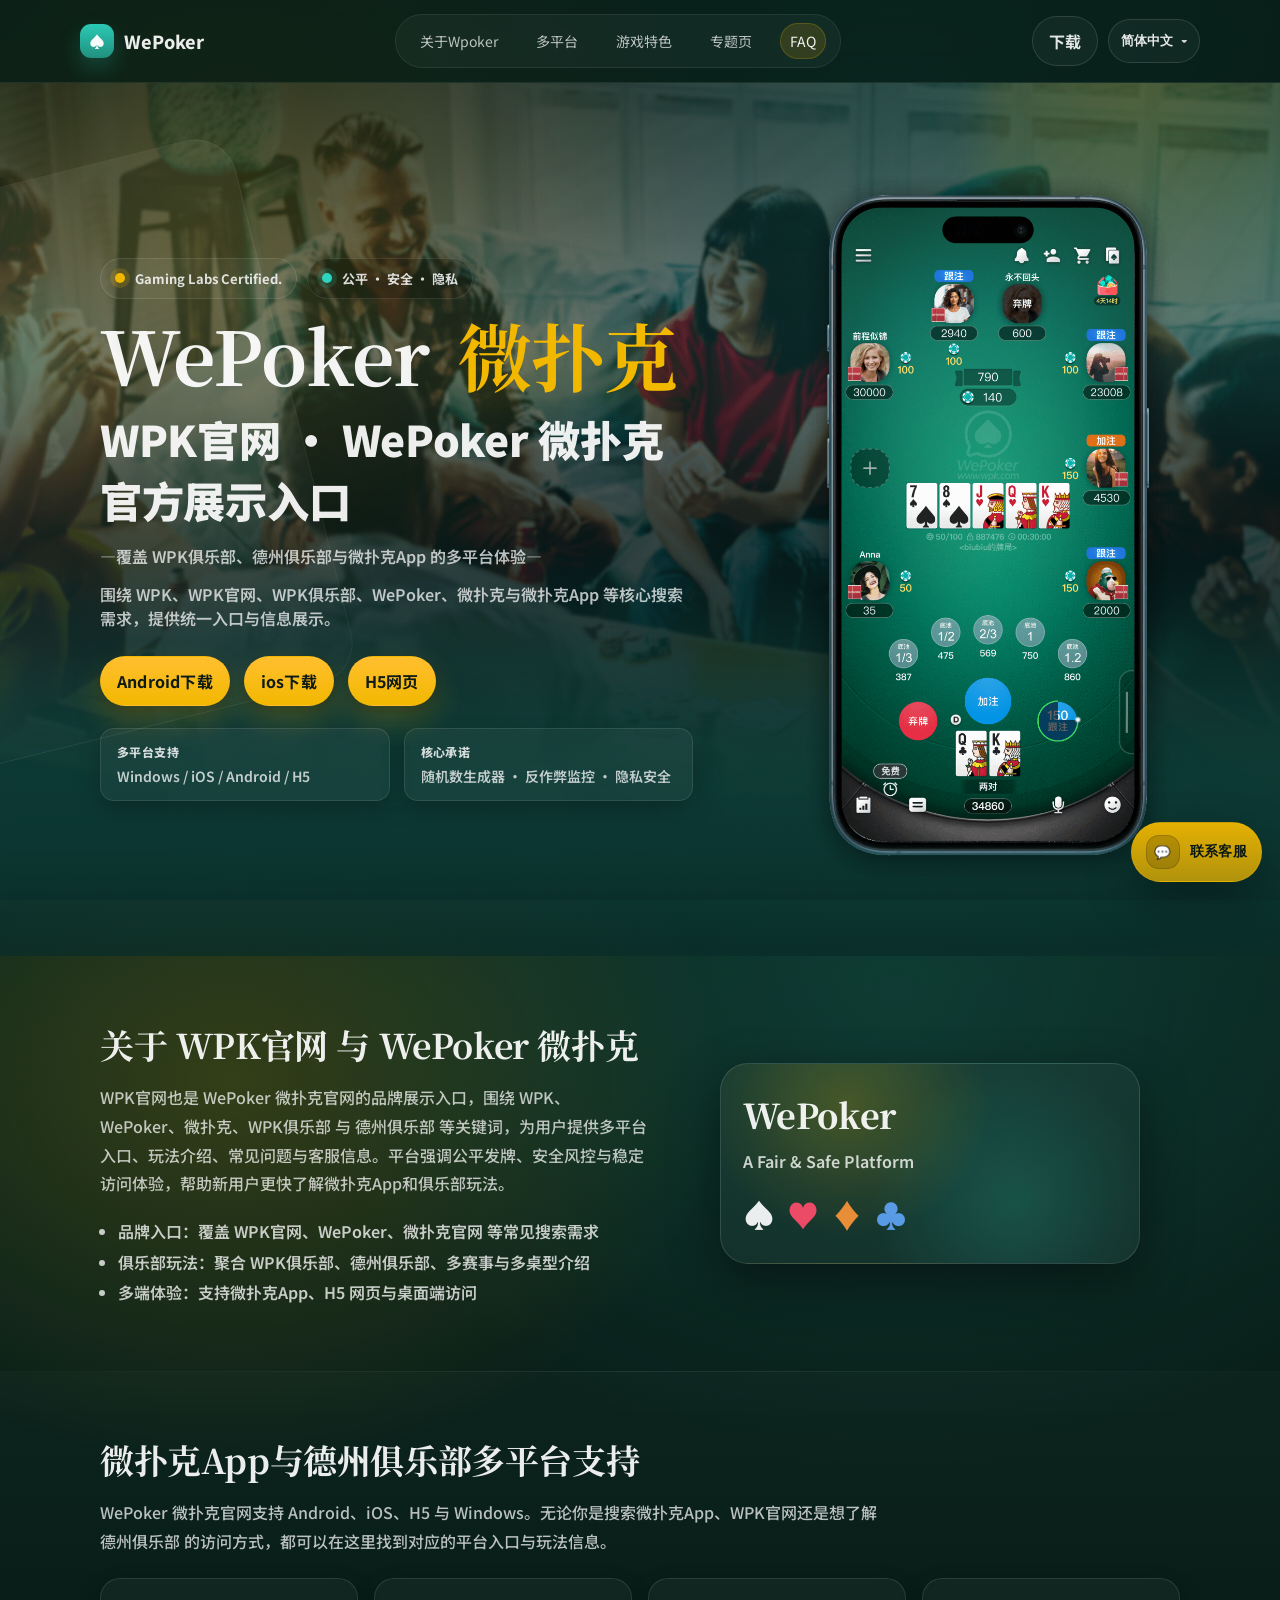
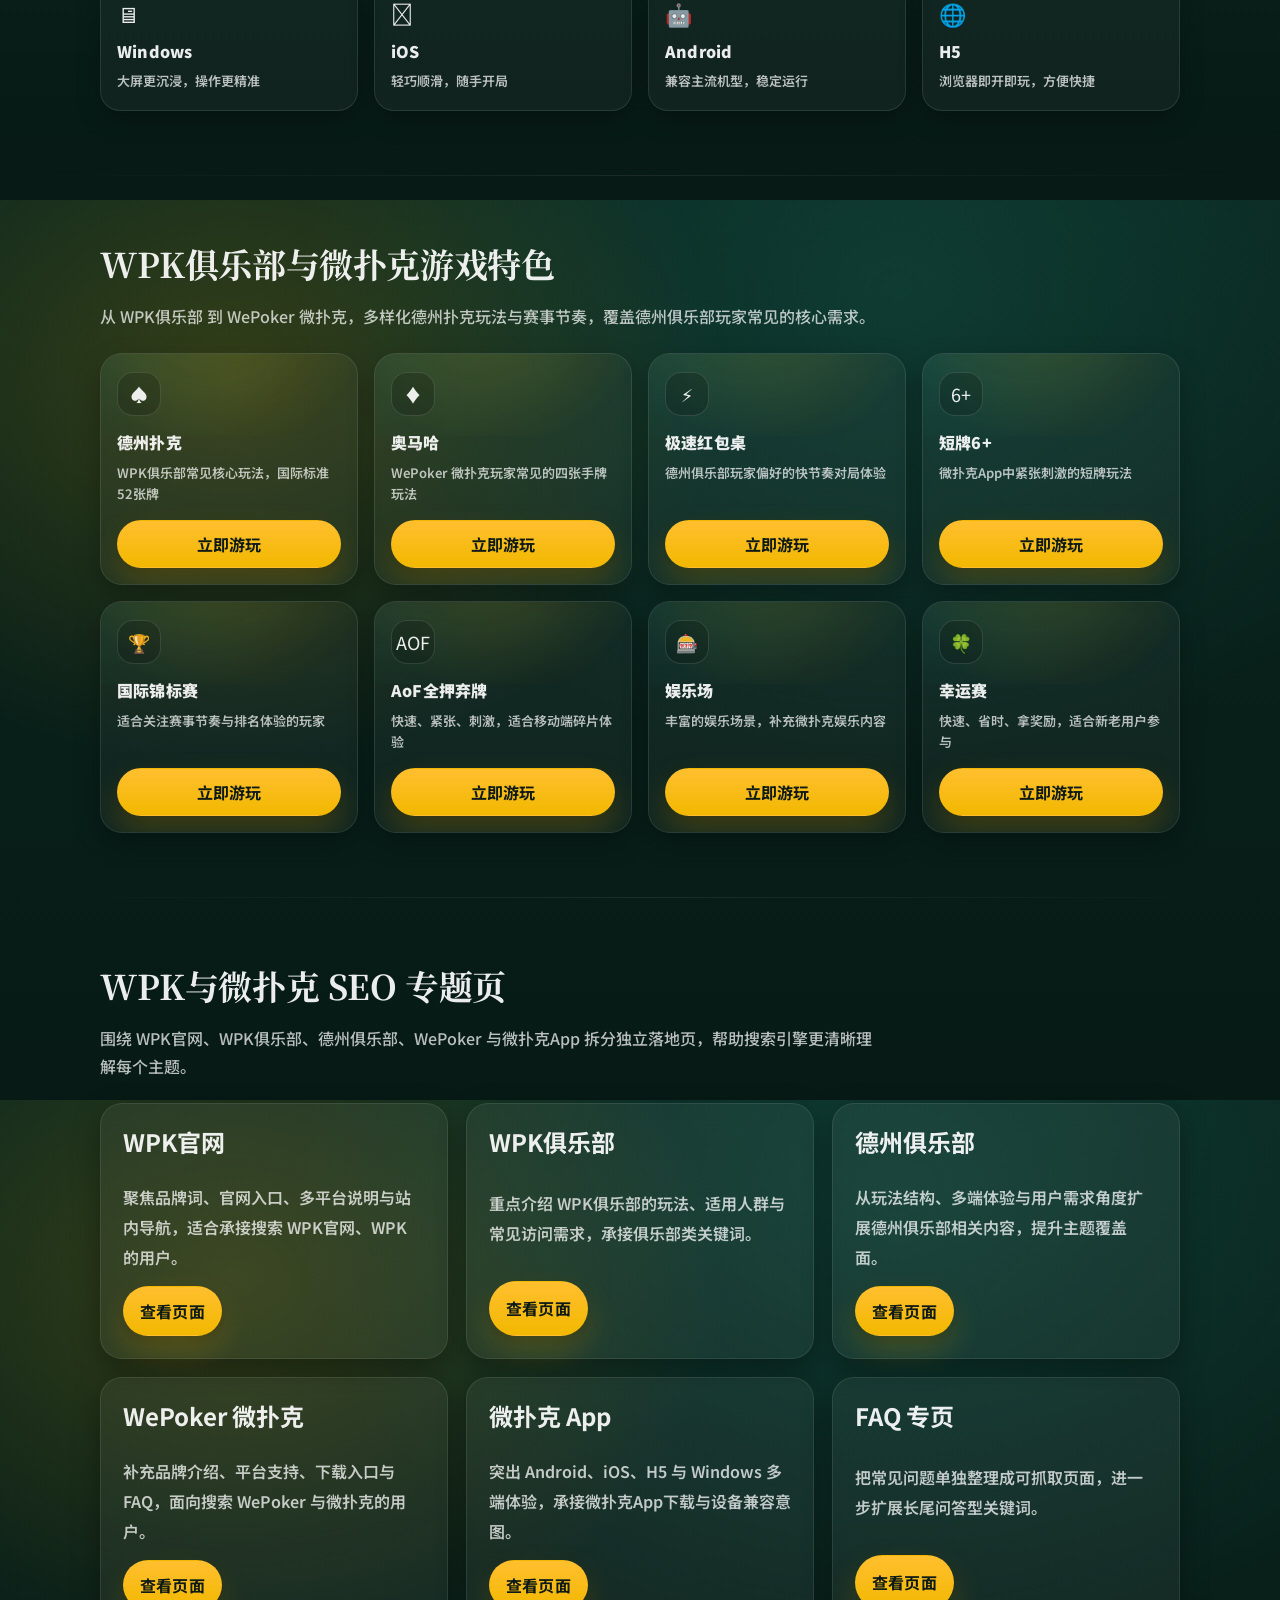
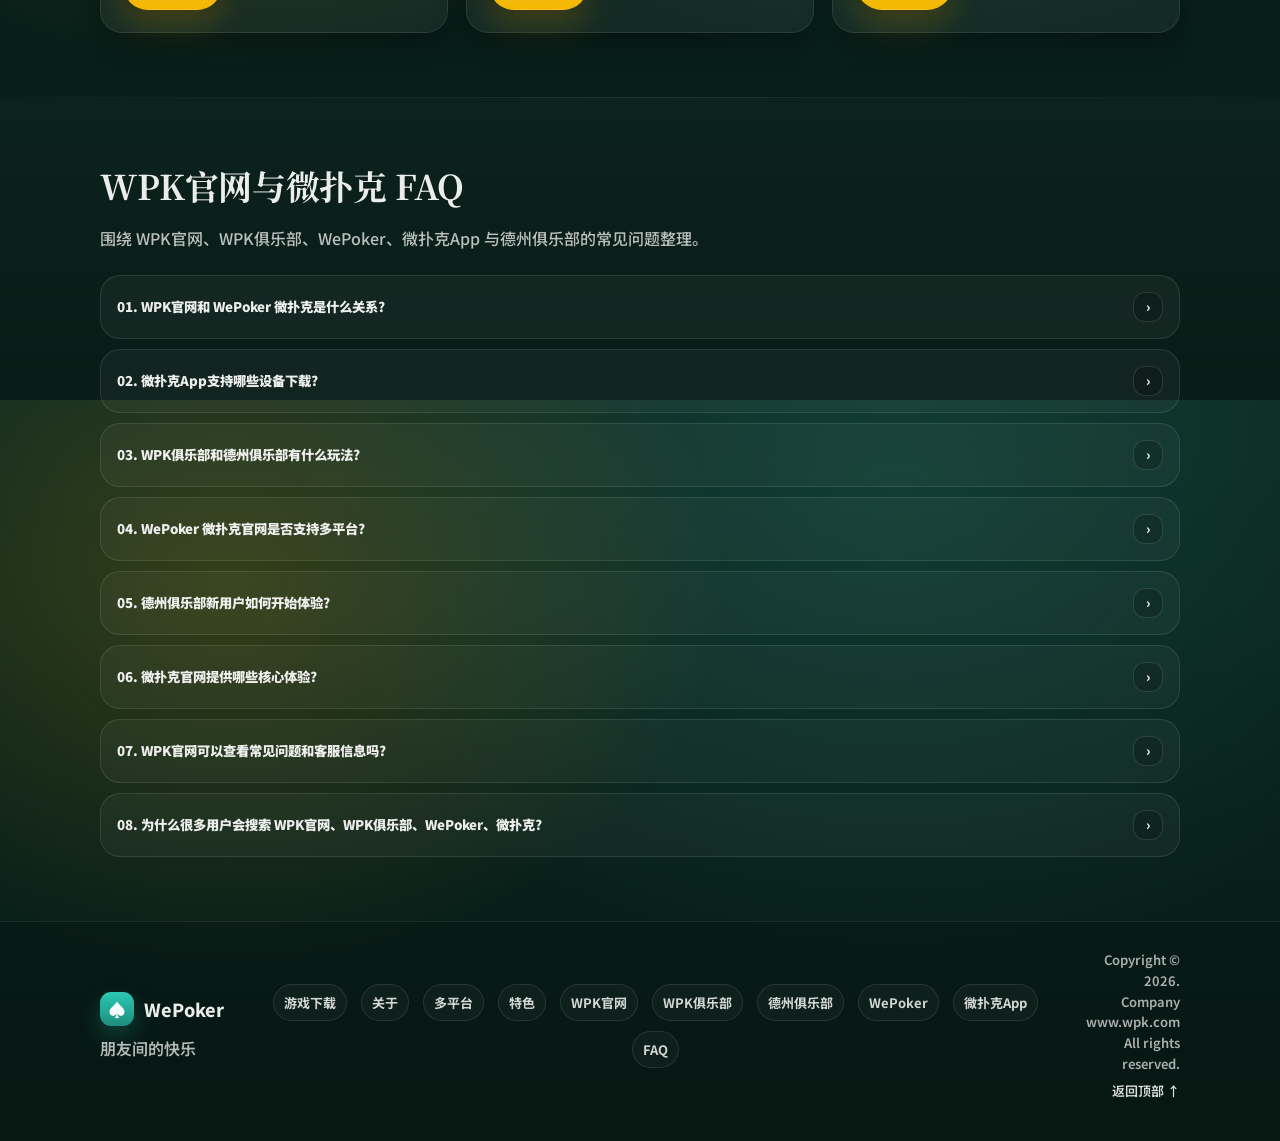
==== commit 03ce66b7: "feat: add multi-page seo landing pages" ====
--- a/index.html
+++ b/index.html
@@ -132,6 +132,7 @@
           <a class="nav-link" href="#about">关于Wpoker</a>
           <a class="nav-link" href="#platforms">多平台</a>
           <a class="nav-link" href="#features">游戏特色</a>
+          <a class="nav-link" href="#topics">专题页</a>
           <a class="nav-link" href="#faq">FAQ</a>
         </nav>
 
@@ -167,6 +168,7 @@
           <a class="mobile-link" href="#download">下载</a>
           <a class="mobile-link" href="#about">关于Wpoker</a>
           <a class="mobile-link" href="#features">微扑克游戏特色</a>
+          <a class="mobile-link" href="#topics">SEO专题页</a>
           <a class="mobile-link" href="#faq">FAQ</a>
         </div>
       </div>
@@ -386,6 +388,50 @@
         </div>
       </section>
 
+      <section class="section" id="topics">
+        <div class="container">
+          <div class="section-head" data-reveal>
+            <h2 class="section-title">WPK与微扑克 SEO 专题页</h2>
+            <p class="section-lead">
+              围绕 WPK官网、WPK俱乐部、德州俱乐部、WePoker 与微扑克App 拆分独立落地页，帮助搜索引擎更清晰理解每个主题。
+            </p>
+          </div>
+
+          <div class="topic-grid" data-reveal>
+            <article class="topic-card">
+              <h3>WPK官网</h3>
+              <p>聚焦品牌词、官网入口、多平台说明与站内导航，适合承接搜索 WPK官网、WPK 的用户。</p>
+              <a class="btn btn-primary" href="/wpk/">查看页面</a>
+            </article>
+            <article class="topic-card">
+              <h3>WPK俱乐部</h3>
+              <p>重点介绍 WPK俱乐部的玩法、适用人群与常见访问需求，承接俱乐部类关键词。</p>
+              <a class="btn btn-primary" href="/wpk-club/">查看页面</a>
+            </article>
+            <article class="topic-card">
+              <h3>德州俱乐部</h3>
+              <p>从玩法结构、多端体验与用户需求角度扩展德州俱乐部相关内容，提升主题覆盖面。</p>
+              <a class="btn btn-primary" href="/dezhou-club/">查看页面</a>
+            </article>
+            <article class="topic-card">
+              <h3>WePoker 微扑克</h3>
+              <p>补充品牌介绍、平台支持、下载入口与 FAQ，面向搜索 WePoker 与微扑克的用户。</p>
+              <a class="btn btn-primary" href="/wepoker/">查看页面</a>
+            </article>
+            <article class="topic-card">
+              <h3>微扑克 App</h3>
+              <p>突出 Android、iOS、H5 与 Windows 多端体验，承接微扑克App下载与设备兼容意图。</p>
+              <a class="btn btn-primary" href="/wepoker-app/">查看页面</a>
+            </article>
+            <article class="topic-card">
+              <h3>FAQ 专页</h3>
+              <p>把常见问题单独整理成可抓取页面，进一步扩展长尾问答型关键词。</p>
+              <a class="btn btn-primary" href="/faq/">查看页面</a>
+            </article>
+          </div>
+        </div>
+      </section>
+
       <section class="section alt" id="faq">
         <div class="container">
           <div class="section-head" data-reveal>
@@ -486,6 +532,11 @@
           <a href="#about">关于</a>
           <a href="#platforms">多平台</a>
           <a href="#features">特色</a>
+          <a href="/wpk/">WPK官网</a>
+          <a href="/wpk-club/">WPK俱乐部</a>
+          <a href="/dezhou-club/">德州俱乐部</a>
+          <a href="/wepoker/">WePoker</a>
+          <a href="/wepoker-app/">微扑克App</a>
           <a href="#faq">FAQ</a>
         </div>
 
--- a/styles/site.css
+++ b/styles/site.css
@@ -1215,6 +1215,162 @@
   color: rgba(255, 255, 255, 0.86);
 }
 
+.breadcrumb {
+  display: flex;
+  flex-wrap: wrap;
+  gap: 8px;
+  align-items: center;
+  color: rgba(255, 255, 255, 0.66);
+  font-size: 13px;
+  font-weight: 700;
+}
+
+.breadcrumb a:hover {
+  color: rgba(255, 255, 255, 0.92);
+}
+
+.page-hero {
+  position: relative;
+  padding: 68px 0 34px;
+}
+
+.page-hero::before {
+  content: "";
+  position: absolute;
+  inset: 0;
+  background: radial-gradient(900px 600px at 82% 18%, rgba(45, 212, 191, 0.14), transparent 60%),
+    radial-gradient(900px 680px at 10% 10%, rgba(242, 184, 0, 0.14), transparent 55%);
+  pointer-events: none;
+}
+
+.page-hero .container {
+  position: relative;
+  z-index: 1;
+}
+
+.page-kicker {
+  display: inline-flex;
+  align-items: center;
+  gap: 10px;
+  padding: 8px 14px;
+  border-radius: 999px;
+  background: rgba(255, 255, 255, 0.05);
+  border: 1px solid rgba(255, 255, 255, 0.1);
+  color: rgba(255, 255, 255, 0.84);
+  font-size: 13px;
+  font-weight: 800;
+}
+
+.page-title {
+  margin: 18px 0 0;
+  font-family: var(--serif);
+  font-size: clamp(34px, 5vw, 54px);
+  line-height: 1.08;
+  letter-spacing: -0.04em;
+}
+
+.page-lead {
+  max-width: 860px;
+  margin: 16px 0 0;
+  color: rgba(255, 255, 255, 0.78);
+  font-size: 17px;
+  line-height: 1.9;
+  font-weight: 600;
+}
+
+.page-actions {
+  display: flex;
+  flex-wrap: wrap;
+  gap: 12px;
+  margin-top: 24px;
+}
+
+.page-grid {
+  display: grid;
+  grid-template-columns: repeat(2, minmax(0, 1fr));
+  gap: 18px;
+}
+
+.content-card,
+.topic-card {
+  border-radius: 22px;
+  padding: 22px;
+  background: rgba(255, 255, 255, 0.05);
+  border: 1px solid rgba(255, 255, 255, 0.09);
+  box-shadow: var(--shadow-soft);
+}
+
+.content-card h2,
+.topic-card h3 {
+  margin: 0 0 12px;
+  font-size: 24px;
+  line-height: 1.3;
+}
+
+.content-card p,
+.topic-card p {
+  margin: 0;
+  color: rgba(255, 255, 255, 0.74);
+  line-height: 1.85;
+  font-weight: 600;
+}
+
+.page-list {
+  margin: 16px 0 0;
+  padding-left: 18px;
+  color: rgba(255, 255, 255, 0.82);
+  line-height: 1.9;
+  font-weight: 600;
+}
+
+.page-list li + li {
+  margin-top: 8px;
+}
+
+.inline-links {
+  display: flex;
+  flex-wrap: wrap;
+  gap: 10px;
+  margin-top: 16px;
+}
+
+.inline-links a {
+  display: inline-flex;
+  align-items: center;
+  justify-content: center;
+  min-height: 42px;
+  padding: 10px 14px;
+  border-radius: 999px;
+  background: rgba(255, 255, 255, 0.04);
+  border: 1px solid rgba(255, 255, 255, 0.12);
+  color: rgba(255, 255, 255, 0.9);
+  font-weight: 800;
+  font-size: 14px;
+}
+
+.inline-links a:hover {
+  background: rgba(255, 255, 255, 0.08);
+}
+
+.topic-grid {
+  display: grid;
+  grid-template-columns: repeat(3, minmax(0, 1fr));
+  gap: 18px;
+}
+
+.topic-card {
+  display: grid;
+  gap: 14px;
+}
+
+.topic-card p {
+  min-height: 72px;
+}
+
+.topic-card .btn {
+  justify-self: start;
+}
+
 [data-reveal] {
   opacity: 0;
   transform: translateY(14px);
@@ -1391,6 +1547,29 @@
   }
 
   .section-grid {
+    grid-template-columns: 1fr;
+  }
+
+  .page-grid,
+  .topic-grid {
+    grid-template-columns: 1fr;
+  }
+
+  .page-hero {
+    padding: 44px 0 20px;
+  }
+
+  .page-title {
+    font-size: clamp(28px, 8vw, 40px);
+  }
+
+  .page-lead {
+    font-size: 15px;
+    line-height: 1.8;
+  }
+
+  .page-actions {
+    display: grid;
     grid-template-columns: 1fr;
   }
 
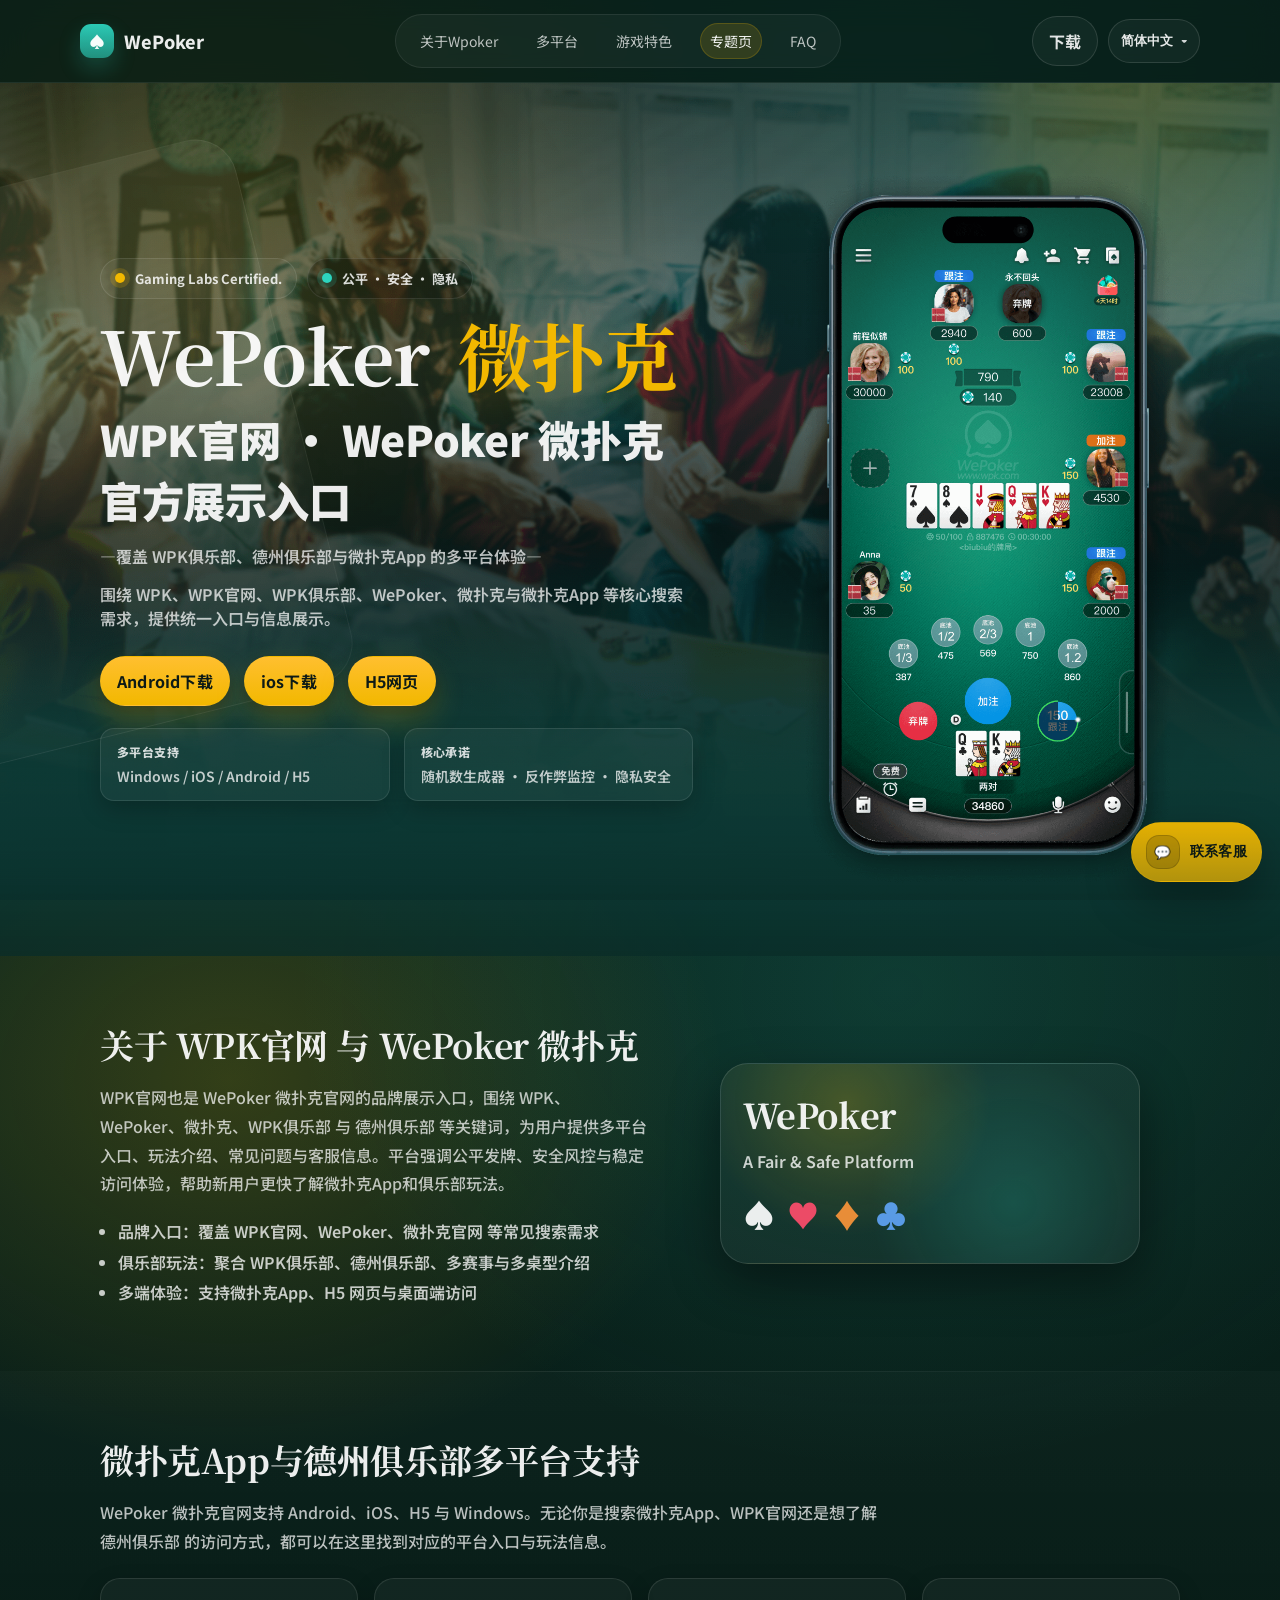
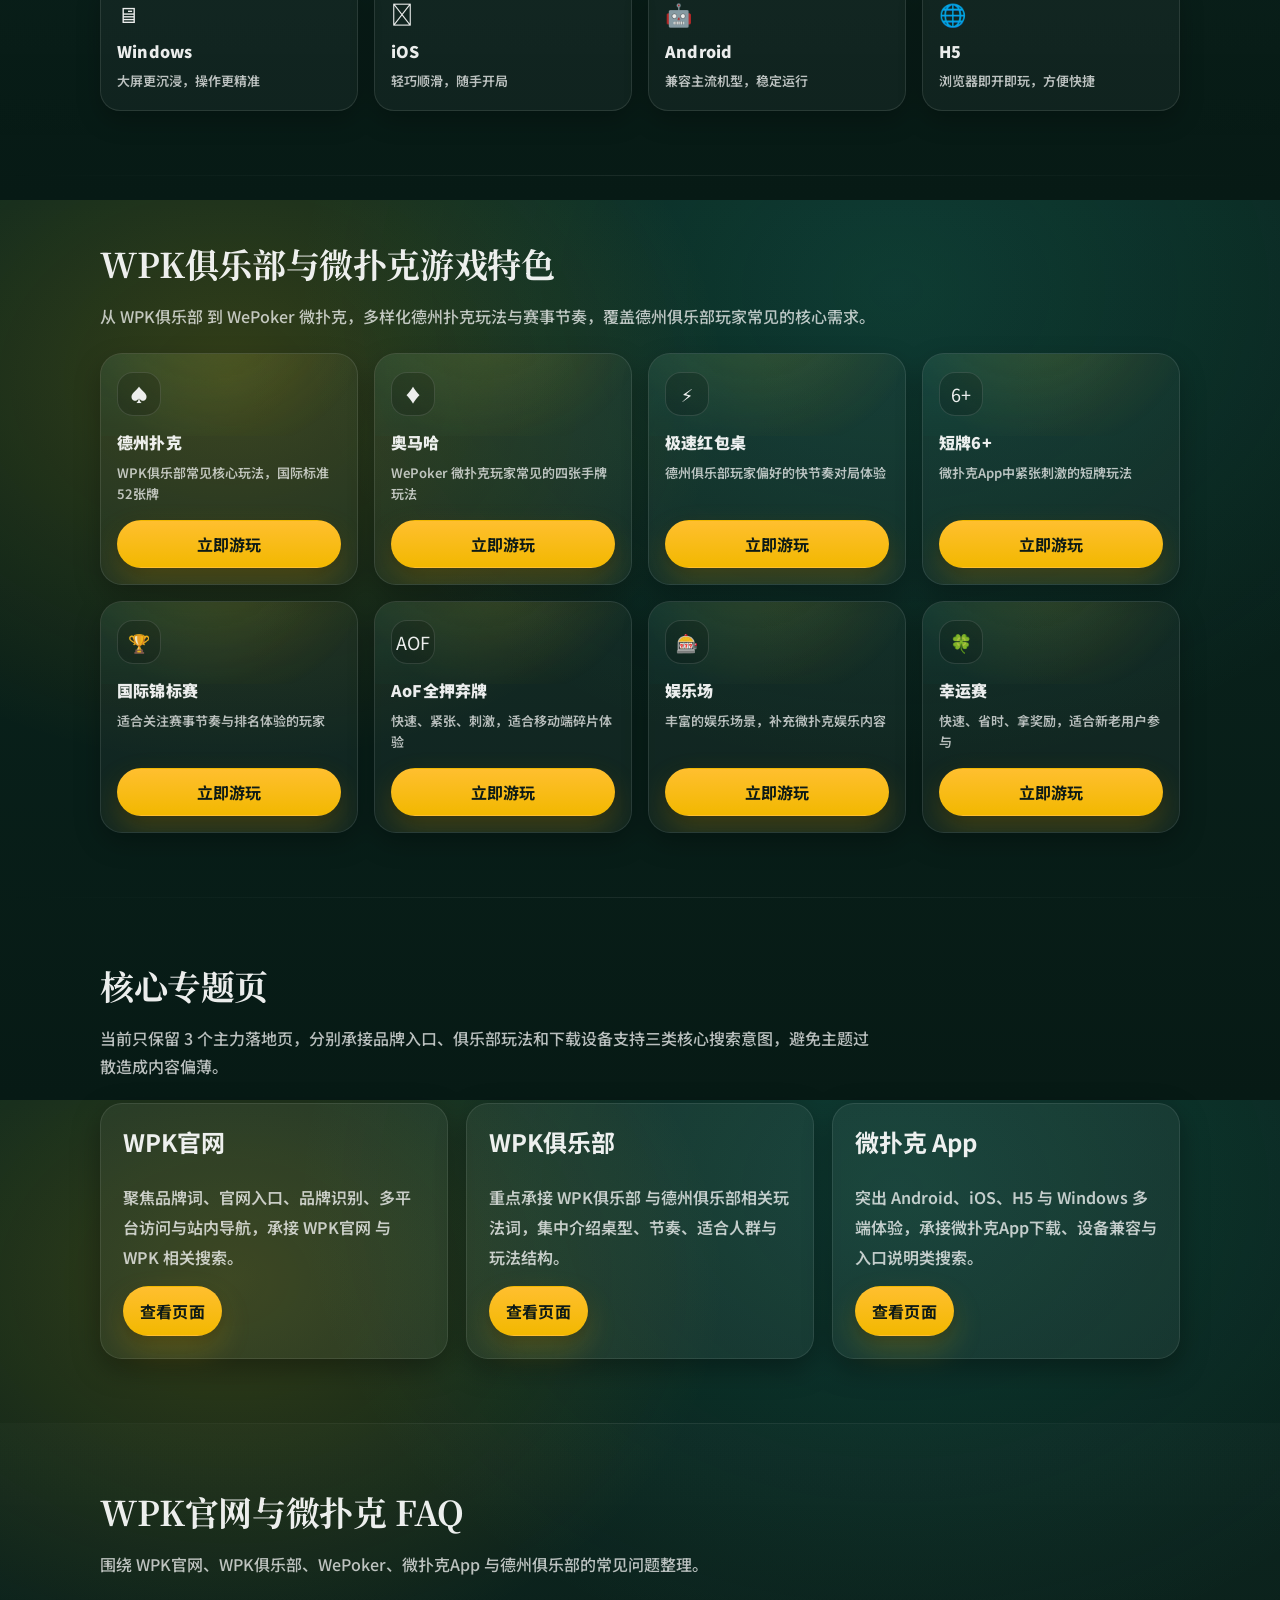
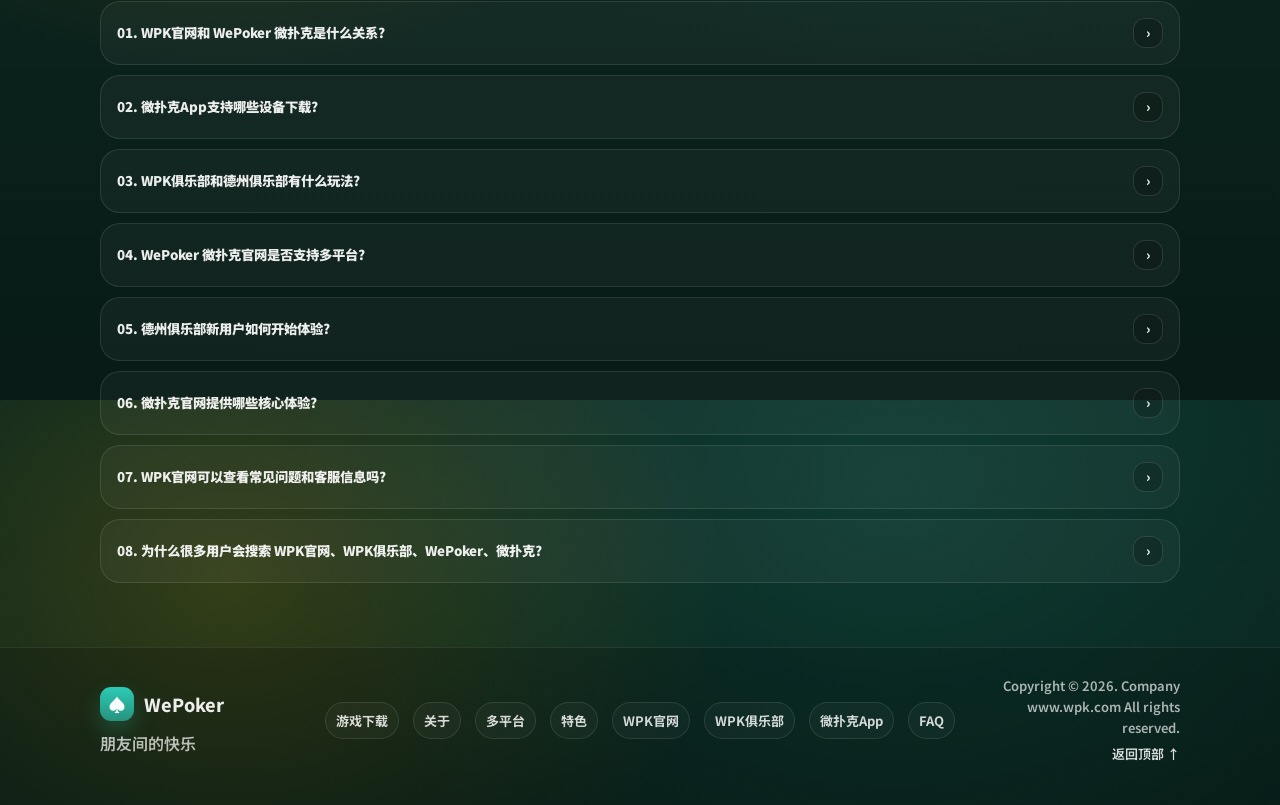
==== commit 282dd7e8: "refactor: consolidate seo into 3 main landing pages" ====
--- a/index.html
+++ b/index.html
@@ -391,42 +391,27 @@
       <section class="section" id="topics">
         <div class="container">
           <div class="section-head" data-reveal>
-            <h2 class="section-title">WPK与微扑克 SEO 专题页</h2>
+            <h2 class="section-title">核心专题页</h2>
             <p class="section-lead">
-              围绕 WPK官网、WPK俱乐部、德州俱乐部、WePoker 与微扑克App 拆分独立落地页，帮助搜索引擎更清晰理解每个主题。
+              当前只保留 3 个主力落地页，分别承接品牌入口、俱乐部玩法和下载设备支持三类核心搜索意图，避免主题过散造成内容偏薄。
             </p>
           </div>
 
           <div class="topic-grid" data-reveal>
             <article class="topic-card">
               <h3>WPK官网</h3>
-              <p>聚焦品牌词、官网入口、多平台说明与站内导航，适合承接搜索 WPK官网、WPK 的用户。</p>
+              <p>聚焦品牌词、官网入口、品牌识别、多平台访问与站内导航，承接 WPK官网 与 WPK 相关搜索。</p>
               <a class="btn btn-primary" href="/wpk/">查看页面</a>
             </article>
             <article class="topic-card">
               <h3>WPK俱乐部</h3>
-              <p>重点介绍 WPK俱乐部的玩法、适用人群与常见访问需求，承接俱乐部类关键词。</p>
+              <p>重点承接 WPK俱乐部 与德州俱乐部相关玩法词，集中介绍桌型、节奏、适合人群与玩法结构。</p>
               <a class="btn btn-primary" href="/wpk-club/">查看页面</a>
-            </article>
-            <article class="topic-card">
-              <h3>德州俱乐部</h3>
-              <p>从玩法结构、多端体验与用户需求角度扩展德州俱乐部相关内容，提升主题覆盖面。</p>
-              <a class="btn btn-primary" href="/dezhou-club/">查看页面</a>
-            </article>
-            <article class="topic-card">
-              <h3>WePoker 微扑克</h3>
-              <p>补充品牌介绍、平台支持、下载入口与 FAQ，面向搜索 WePoker 与微扑克的用户。</p>
-              <a class="btn btn-primary" href="/wepoker/">查看页面</a>
             </article>
             <article class="topic-card">
               <h3>微扑克 App</h3>
-              <p>突出 Android、iOS、H5 与 Windows 多端体验，承接微扑克App下载与设备兼容意图。</p>
+              <p>突出 Android、iOS、H5 与 Windows 多端体验，承接微扑克App下载、设备兼容与入口说明类搜索。</p>
               <a class="btn btn-primary" href="/wepoker-app/">查看页面</a>
-            </article>
-            <article class="topic-card">
-              <h3>FAQ 专页</h3>
-              <p>把常见问题单独整理成可抓取页面，进一步扩展长尾问答型关键词。</p>
-              <a class="btn btn-primary" href="/faq/">查看页面</a>
             </article>
           </div>
         </div>
@@ -534,8 +519,6 @@
           <a href="#features">特色</a>
           <a href="/wpk/">WPK官网</a>
           <a href="/wpk-club/">WPK俱乐部</a>
-          <a href="/dezhou-club/">德州俱乐部</a>
-          <a href="/wepoker/">WePoker</a>
           <a href="/wepoker-app/">微扑克App</a>
           <a href="#faq">FAQ</a>
         </div>
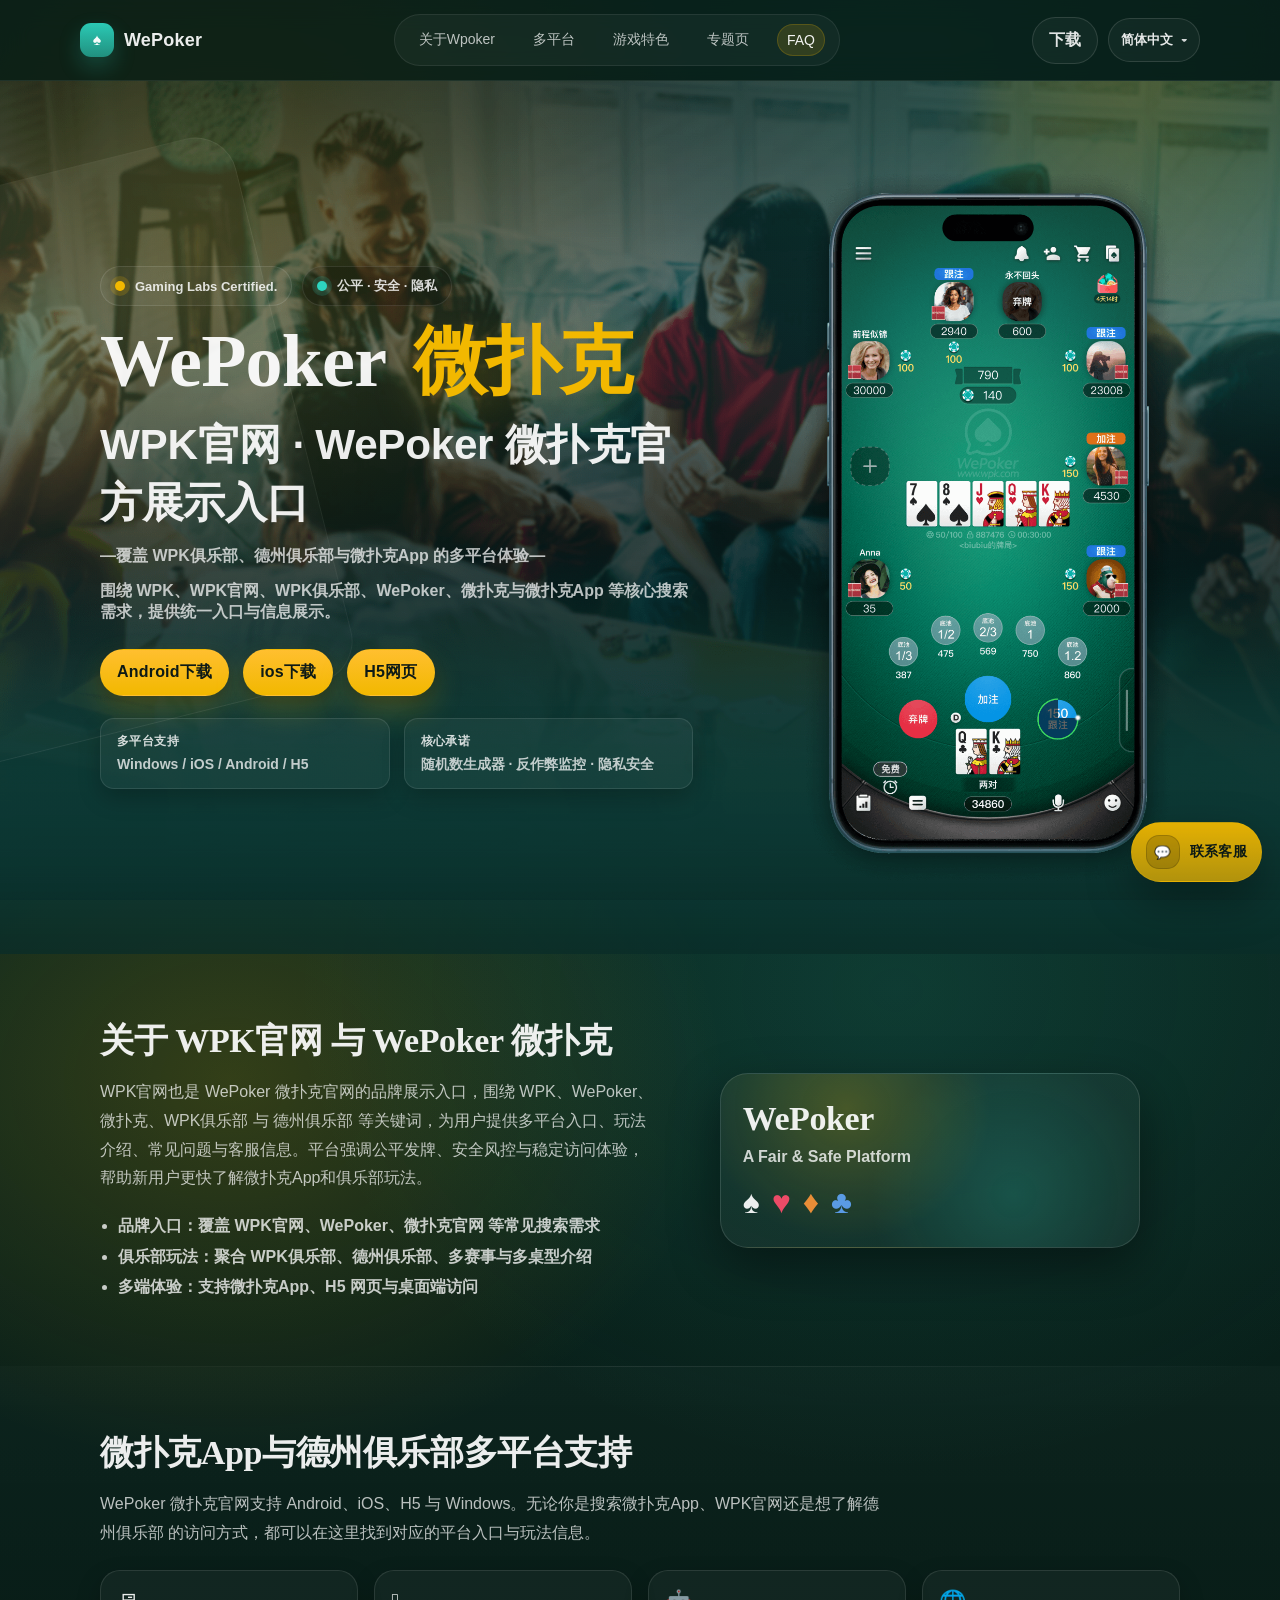
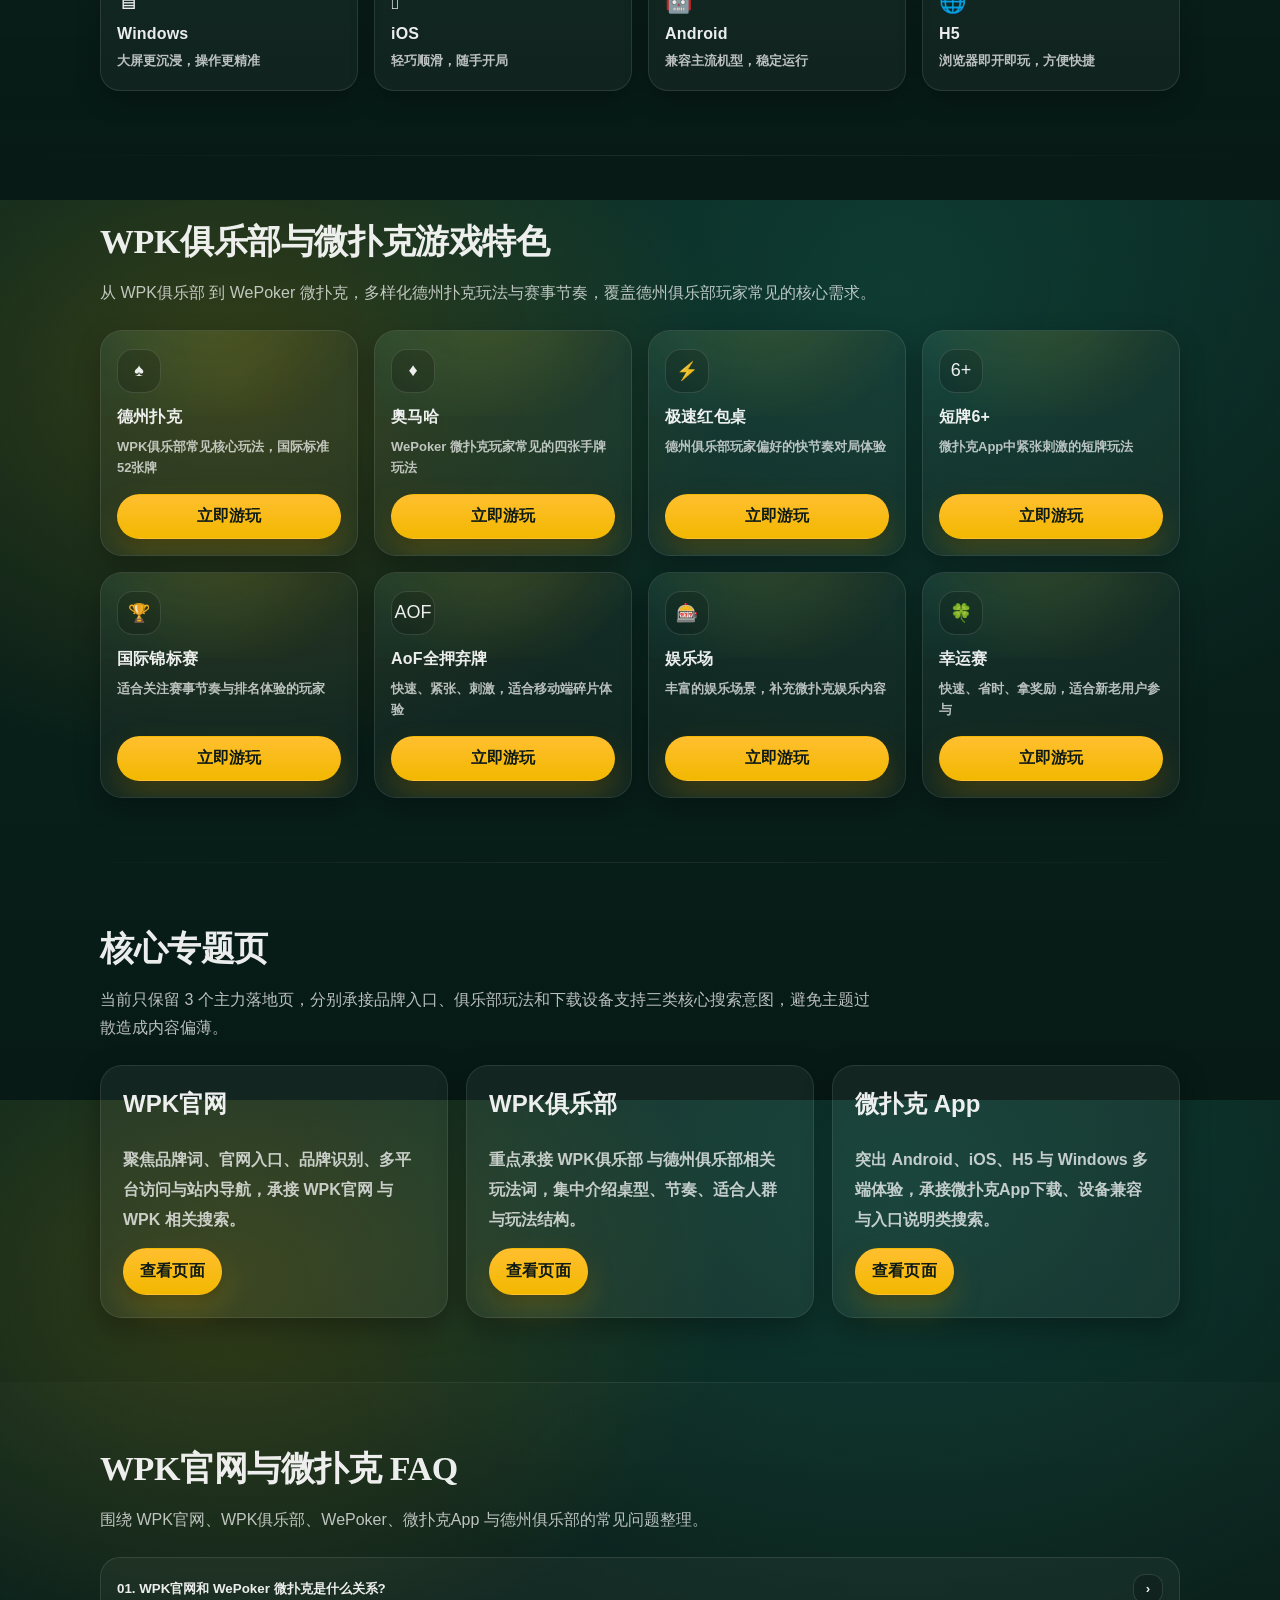
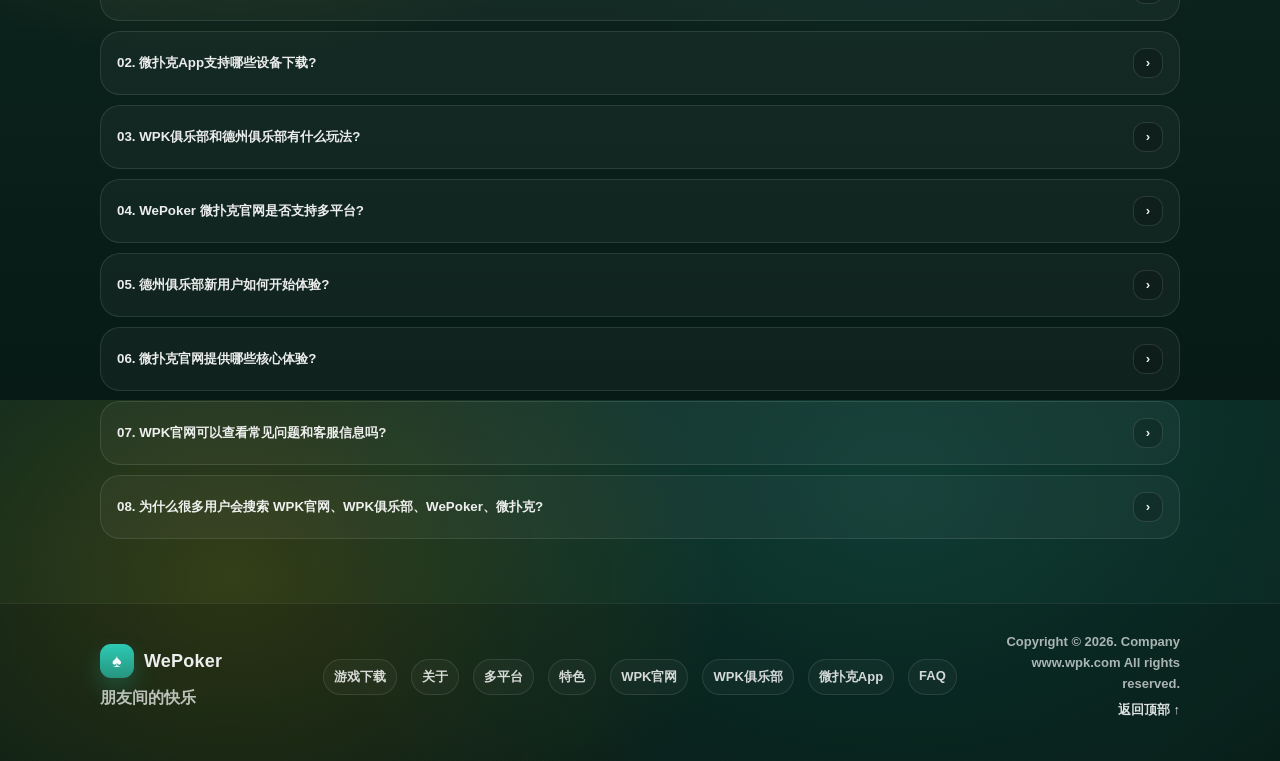
==== commit 9fada69a: "feat: improve domestic seo compatibility" ====
--- a/index.html
+++ b/index.html
@@ -3,6 +3,11 @@
   <head>
     <meta charset="UTF-8" />
     <meta name="viewport" content="width=device-width,initial-scale=1" />
+    <meta http-equiv="X-UA-Compatible" content="IE=edge,chrome=1" />
+    <meta name="renderer" content="webkit" />
+    <meta name="force-rendering" content="webkit" />
+    <meta name="applicable-device" content="pc,mobile" />
+    <meta name="format-detection" content="telephone=no,email=no,address=no" />
     <title>WPK官网 | WePoker微扑克官网 - 德州俱乐部与微扑克App下载入口</title>
     <meta
       name="description"
@@ -111,12 +116,6 @@
         ]
       }
     </script>
-    <link rel="preconnect" href="https://fonts.googleapis.com" />
-    <link rel="preconnect" href="https://fonts.gstatic.com" crossorigin />
-    <link
-      href="https://fonts.googleapis.com/css2?family=Noto+Sans+SC:wght@300;400;500;600;700&family=Noto+Serif+SC:wght@400;600;700&display=swap"
-      rel="stylesheet"
-    />
     <link rel="stylesheet" href="/styles/site.css" />
   </head>
   <body>
--- a/styles/site.css
+++ b/styles/site.css
@@ -15,8 +15,9 @@
   --radius: 18px;
   --radius-sm: 14px;
   --container: 1120px;
-  --serif: "Noto Serif SC", serif;
-  --sans: "Noto Sans SC", ui-sans-serif, system-ui, -apple-system, "Segoe UI", sans-serif;
+  --serif: "Songti SC", "STSong", "SimSun", "Noto Serif CJK SC", serif;
+  --sans: -apple-system, BlinkMacSystemFont, "Segoe UI", "PingFang SC", "Hiragino Sans GB", "Microsoft YaHei",
+    "Noto Sans CJK SC", "Source Han Sans SC", Arial, sans-serif;
 }
 
 * {
@@ -1466,7 +1467,26 @@
   .hero-title,
   .hero-subtitle,
   .hero-tagline {
-    display: none;
+    display: block;
+    grid-column: 1 / -1;
+    text-align: left;
+  }
+
+  .hero-title {
+    margin-top: 12px;
+    font-size: clamp(30px, 8vw, 42px);
+    line-height: 1.12;
+  }
+
+  .hero-subtitle {
+    margin-top: 10px;
+    font-size: 17px;
+  }
+
+  .hero-tagline {
+    margin-top: 8px;
+    font-size: 13px;
+    line-height: 1.75;
   }
 
   .trust-row {
@@ -1498,13 +1518,13 @@
 
   .cta {
     grid-column: 1 / -1;
-    grid-row: 3;
+    grid-row: 6;
     margin-top: 14px;
   }
 
   .hero-notes {
     grid-column: 1 / -1;
-    grid-row: 4;
+    grid-row: 7;
     margin-top: 14px;
     gap: 10px;
     grid-template-columns: 1fr;
